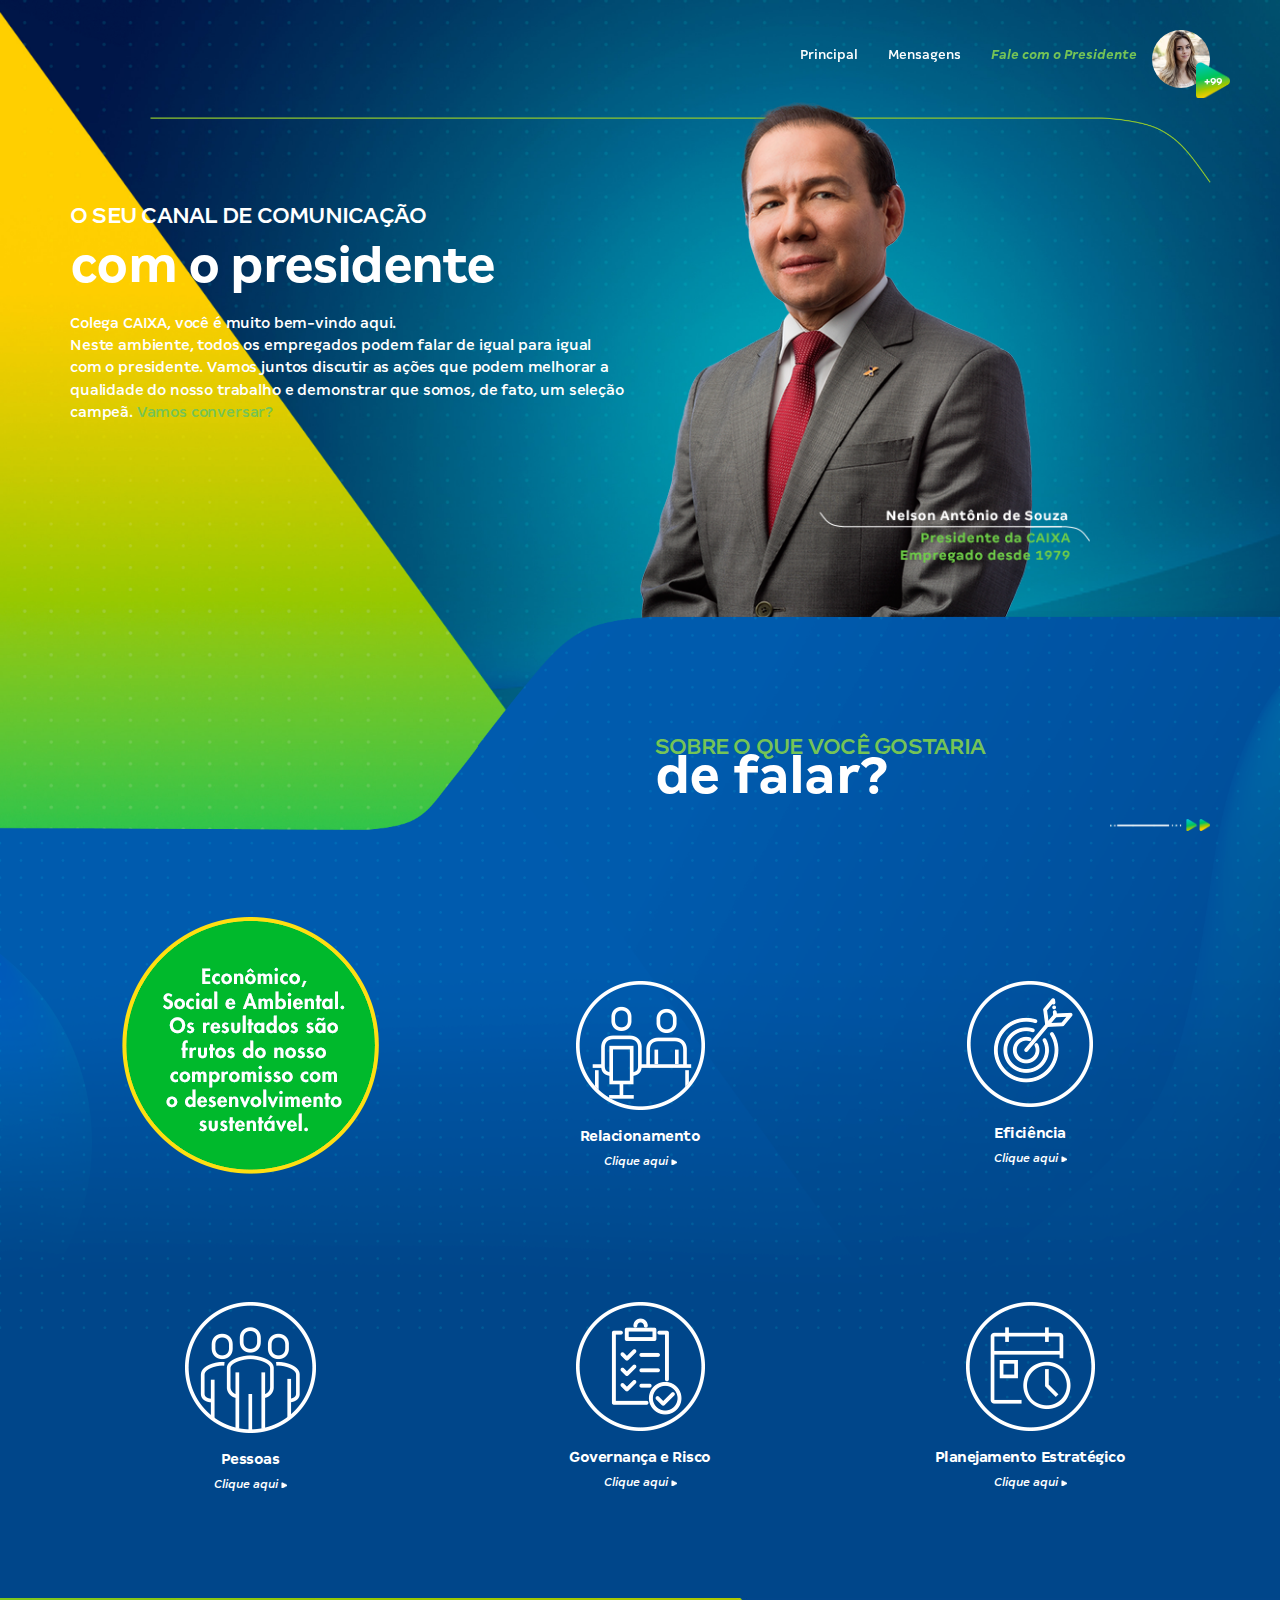
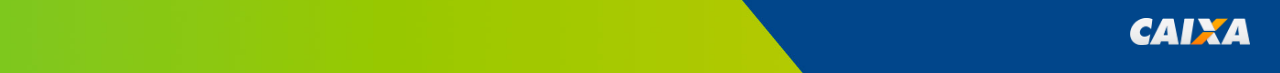
==== index.html @ 5275a97b "Carga inicial" ====
<!DOCTYPE html>
<html lang="pt-br">
    
    <head>
        <meta charset="utf-8">
        <meta http-equiv="X-UA-Compatible" content="IE=edge">
        <meta name="viewport" content="width=device-width, initial-scale=1.0, maximum-scale=1.0, user-scalable=no"/>
        <meta name="description" content="2ledger">
        <meta name="keywords" content="2ledger">
        <meta name="application-name" content="2ledger">
        <meta name="author" content="Thiago - thslopes.com.br">
        <link rel="shortcut icon" type="image/x-icon" href="assets/img/favicon.png">
        <title>Fale com o presidente</title>
        <link href="assets/css/bootstrap.min.css" rel="stylesheet">
        <link href="assets/css/animate.min.css" rel="stylesheet">
        <link href="assets/css/ionicons.min.css" rel="stylesheet">
        <link href="assets/css/theme.css" rel="stylesheet">
    </head>
    <body id="" data-spy="scroll" data-target=".navbar-fixed-top">
        <nav class="navbar navbar-fixed-top navbar-theme" role="navigation">
            <div class="container">
                <div class="navbar-header page-scroll">
                    <button type="button" class="navbar-toggle" data-toggle="collapse" data-target=".navbar-theme-collapse">
                        <span>Menu</span>
                    </button>
                    <div class="logo-theme">
                        <h1><a href="#">Fale com o presidente</a></h1>
                    </div>
                </div>
                
                <div class="collapse navbar-collapse navbar-theme-collapse">
                    <ul class="nav navbar-nav navbar-nav-theme">
                        <li>
                            <a class="" href="index.html">Principal</a>
                        </li>
                        <li>
                            <a class="" href="avaliacao.html">Mensagens</a>
                        </li>
                        <li>
                            <a class="text-green" href="#"><strong><em>Fale com o Presidente</em></strong></a>
                        </li>
                        <li>
                            <a href="#" class="user-info">
                                <img src="assets/img/fotos/user-001.jpg" class="img-circle">
                                <span class="alert-user">
                                +99
                            </span>
                            </a>
                        </li>
                    </ul>
                </div>
            </div>
        </nav>
        
        <div class="content-body" id="home">
            <div class="wrapper">
                <header class="main-header header-home">
                    <div class="header-txt">
                        <div class="container divisor-top">
                            <div class="row">
                                <div class="col-sm-6">
                                    <div class="">
                                        <h3><span class="text-uppercase">O seu canal de comunicação</span></h3>
                                        <h1 class="fontsize-xxl"><strong>com o presidente</strong></h1>
                                        <p class="mt-md">Colega CAIXA, você é muito bem-vindo aqui.<br>
                                                         Neste ambiente, todos os empregados podem falar de igual para igual com o presidente. Vamos juntos discutir as ações que podem melhorar a qualidade do nosso trabalho e demonstrar que somos, de fato, um seleção campeã.
                                            <a href="#" class="text-green">Vamos conversar?</a>
                                        </p>
                                    </div>
                                </div>
                                <div class="col-sm-4 pos-relative">
                                    <div class="header-img">
                                        <img src="assets/img/fotos/foto-presidente.png" class="img-adaptative">
                                    </div>
                                </div>
                            </div>
                        </div>
                    </div>
                </header>
                <div class="content-master">
                    <div class="content-base">
                        <div class="container">
                            <div class="row">
                                <div class="col-sm-offset-6 col-sm-6 col-xs-offset-2 col-xs-10">
                                    <h3><span class="text-uppercase text-green">Sobre o que você gostaria</span>
                                        <br><strong class="fontsize-xl">de falar?</strong>
                                        <h3>
                                            <p class="text-right">
                                                <img src="assets/img/icones/seta.png" class="img-adaptative" width="100">
                                            </p>
                                </div>
                            </div>
                            <div class="row mt-xl">
                                <div class="col-sm-4 text-center">
                                    <img src="assets/img/icones/resultados.png" class="img-adaptative">
                                </div>
                                <div class="col-sm-4 mt-xl text-white text-center">
                                    <a class="" href="#">
                                        <img src="assets/img/icones/relacionemento.png" class="img-adaptative">
                                        <h5 class="mt-md"><strong>Relacionamento</strong></h5>
                                        <small><em>Clique aqui</em>
                                            <img src="assets/img/icones/seta-w-xs.png" width="6"></small>
                                    </a>
                                </div>
                                <div class="col-sm-4 mt-xl text-white text-center">
                                    <a class="" href="#">
                                        <img src="assets/img/icones/eficiencia.png" class="img-adaptative">
                                        <h5 class="mt-md"><strong>Eficiência</strong></h5>
                                        <small><em>Clique aqui</em>
                                            <img src="assets/img/icones/seta-w-xs.png" width="6"></small>
                                    </a>
                                </div>
                            
                            </div>
                            <div class="row mt-xl">
                                <div class="col-sm-4 mt-xl text-white text-center">
                                    <a class="" href="#">
                                        <img src="assets/img/icones/pessoas.png" class="img-adaptative">
                                        <h5 class="mt-md"><strong>Pessoas</strong></h5>
                                        <small><em>Clique aqui</em>
                                            <img src="assets/img/icones/seta-w-xs.png" width="6"></small>
                                    </a>
                                </div>
                                <div class="col-sm-4 mt-xl text-white text-center">
                                    <a class="" href="#">
                                        <img src="assets/img/icones/gov-risco.png" class="img-adaptative">
                                        <h5 class="mt-md"><strong>Governança e Risco</strong></h5>
                                        <small><em>Clique aqui</em>
                                            <img src="assets/img/icones/seta-w-xs.png" width="6"></small>
                                    </a>
                                </div>
                                <div class="col-sm-4 mt-xl text-white text-center">
                                    <a class="" href="#">
                                        <img src="assets/img/icones/planejamento.png" class="img-adaptative">
                                        <h5 class="mt-md"><strong>Planejamento Estratégico</strong></h5>
                                        <small><em>Clique aqui</em>
                                            <img src="assets/img/icones/seta-w-xs.png" width="6"></small>
                                    </a>
                                </div>
                            
                            </div>
                        </div>
                    </div>
                </div>
            
            </div>
        </div>
        <footer class="footer home">
            <div class="container-fluid">
                <div class="col-xs-12">
                    <p><img src="assets/img/logos/caixa-sm-w.png" class="img-adaptative" width="120"></p>
                </div>
            </div>
        </footer>
        
        
        <script src="assets/js/jquery.js"></script>
        <script src="assets/js/jquery.easing.min.js"></script>
        <script src="assets/js/bootstrap.min.js"></script>
        <script src="assets/js/rellax.min.js"></script>
        <script src="assets/js/wow.min.js"></script>
        <script src="assets/js/theme.js"></script>
    </body>

</html>
---- assets/css/theme.css ----
html,body{min-height:100vh;-webkit-tap-highlight-color:rgba(0,0,0,0);text-rendering:optimizeLegibility;-webkit-font-smoothing:antialiased;-moz-osx-font-smoothing:grayscale;font-family:"margem",Verdana,"Helvetica Neue",Helvetica,Arial,sans-serif;line-height:1.15;color:#fff;font-weight:normal;font-size:100%;background-color:#014887;position:relative}@media (max-width:992px){html,body{font-size:95%}}@media (max-width:768px){html,body{font-size:93%}}a{color:#1383C4;text-decoration:none}a:hover,a:focus{color:#80ccfa;text-decoration:underline}a:focus{outline:5px auto -webkit-focus-ring-color;outline-offset:-2px}a.nounderline{text-decoration:none !important}p{font-size:1em;letter-spacing:-0.01rem;margin:0 0 .5em;line-height:1.4}h1,.h1,h2,.h2,h3,.h3,h4,.h4,h5,.h5,h6 .h6{font-family:"margem",Verdana,"Helvetica Neue",Helvetica,Arial,sans-serif;letter-spacing:-0.03em;margin:0 0 .25em 0;line-height:1.3em;font-weight:100}h1,.h1{font-size:3.375em;line-height:1.1em}h2,.h2{font-size:2.25em;line-height:1.2em}h3,.h3{font-size:1.563em;line-height:1.2em}h4,.h4{font-size:1.25em;line-height:1.3em}h5,.h5{font-size:1em;line-height:1.3em;font-weight:700}h6,.h6{font-size:1em;line-height:1.3em}small,.font_small{font-size:.8em}@font-face{font-family:'margem';src:url('../../assets/fonts/Margem-Light_Web.woff2') format('woff2'),url('../../assets/fonts/Margem-Light_Web.woff') format('woff');font-weight:100;font-style:normal}@font-face{font-family:'margem';src:url('../../assets/fonts/Margem-LightItalic_Web.woff2') format('woff2'),url('../../assets/fonts/Margem-LightItalic_Web.woff') format('woff');font-weight:100;font-style:italic}@font-face{font-family:'margem';src:url('../../assets/fonts/Margem-Medium_Web.woff2') format('woff2'),url('../../assets/fonts/Margem-Medium_Web.woff') format('woff');font-weight:100;font-style:normal}@font-face{font-family:'margem';src:url('../../assets/fonts/Margem-MediumItalic_Web.woff2') format('woff2'),url('../../assets/fonts/Margem-MediumItalic_Web.woff') format('woff');font-weight:normal;font-style:italic}@font-face{font-family:'margem';src:url('../../assets/fonts/Margem-Bold_Web.woff2') format('woff2'),url('../../assets/fonts/Margem-Bold_Web.woff') format('woff');font-weight:700;font-style:normal}@font-face{font-family:'margem';src:url('../../assets/fonts/Margem-BoldItalic_Web.woff2') format('woff2'),url('../../assets/fonts/Margem-BoldItalic_Web.woff') format('woff');font-weight:700;font-style:italic}.v-center{display:inline-block;vertical-align:middle;float:none}.font-first{font-family:"margem",Verdana,"Helvetica Neue",Helvetica,Arial,sans-serif !important}.font-first.h1,.font-first h1,.font-first.h2,.font-first h2,.font-first.h3,.font-first h3,.font-first.h4,.font-first h4,.font-first.h5,.font-first h5,.font-first.h6,.font-first h6{font-family:"margem",Verdana,"Helvetica Neue",Helvetica,Arial,sans-serif !important}.font-second{font-family:"margem",Verdana,"Helvetica Neue",Helvetica,Arial,sans-serif !important}.font-second.h1,.font-second h1,.font-second.h2,.font-second h2,.font-second.h3,.font-second h3,.font-second.h4,.font-second h4,.font-second.h5,.font-second h5,.font-second.h6,.font-second h6{font-family:"margem",Verdana,"Helvetica Neue",Helvetica,Arial,sans-serif !important}.font-third{font-family:"margem","comic sans",Helvetica,Arial,sans-serif !important;font-weight:100;letter-spacing:.01em}.font-third.h1,.font-third h1,.font-third.h2,.font-third h2,.font-third.h3,.font-third h3,.font-third.h4,.font-third h4,.font-third.h5,.font-third h5,.font-third.h6,.font-third h6{font-family:"margem","comic sans",Helvetica,Arial,sans-serif !important;font-weight:100;letter-spacing:.01em}.img-adaptative{max-width:100%;height:auto}.img-full{width:100%;height:auto !important}.fontsize-xs{font-size:.667em}.fontsize-sm{font-size:.8em}.fontsize-md{font-size:1em}.fontsize-mdplus{font-size:1.25em}.fontsize-lg{font-size:1.563em}.fontsize-xl{font-size:2.25em}.fontsize-xxl{font-size:3.375em}.divider-top{margin-top:1.5em;padding-top:1.5em;border-top:1px solid rgba(211,211,211,0.5)}.divider-right{margin-right:1.5em;padding-right:1.5em;border-right:1px solid rgba(211,211,211,0.5)}.divider-bottom{margin-bottom:1.5em;padding-bottom:1.5em;border-bottom:1px solid rgba(211,211,211,0.5)}.divider-left{margin-left:1.5em;padding-left:1.5em;border-left:1px solid rgba(211,211,211,0.5)}@media (max-width:992px){.divider-left,.divider-right{border:0 !important}}.text-default{color:#fff}.text-default.a{color:#fff}.text-default a{color:#fff}.text-white{color:#fff !important}.text-white.a{color:#fff !important}.text-white a{color:#fff !important}.text-red{color:#E35544 !important}.text-red.a{color:#E35544 !important}.text-red a{color:#E35544 !important}.text-yellow{color:#f39c12 !important}.text-yellow.a{color:#f39c12 !important}.text-yellow a{color:#f39c12 !important}.text-aqua{color:#00c0ef !important}.text-aqua.a{color:#00c0ef !important}.text-aqua a{color:#00c0ef !important}.text-blue{color:#005689 !important}.text-blue.a{color:#005689 !important}.text-blue a{color:#005689 !important}.text-dark-blue{color:#08456e !important}.text-dark-blue.a{color:#08456e !important}.text-dark-blue a{color:#08456e !important}.text-black{color:#fff !important}.text-black.a{color:#fff !important}.text-black a{color:#fff !important}.text-light-blue{color:#00AEC1 !important}.text-light-blue.a{color:#00AEC1 !important}.text-light-blue a{color:#00AEC1 !important}.text-light-blue-two{color:#3B5775 !important}.text-light-blue-two.a{color:#3B5775 !important}.text-light-blue-two a{color:#3B5775 !important}.text-green{color:#75c456 !important}.text-green.a{color:#75c456 !important}.text-green a{color:#75c456 !important}.text-navy{color:#001F3F !important}.text-navy.a{color:#001F3F !important}.text-navy a{color:#001F3F !important}.text-teal{color:#00AEC1 !important}.text-teal.a{color:#00AEC1 !important}.text-teal a{color:#00AEC1 !important}.text-black-teal{color:#008593 !important}.text-black-teal.a{color:#008593 !important}.text-black-teal a{color:#008593 !important}.text-olive{color:#3D9970 !important}.text-olive.a{color:#3D9970 !important}.text-olive a{color:#3D9970 !important}.text-lime{color:#01FF70 !important}.text-lime.a{color:#01FF70 !important}.text-lime a{color:#01FF70 !important}.text-orange{color:#FB6107 !important}.text-orange.a{color:#FB6107 !important}.text-orange a{color:#FB6107 !important}.text-fuchsia{color:#913E7E !important}.text-fuchsia.a{color:#913E7E !important}.text-fuchsia a{color:#913E7E !important}.text-purple{color:#452C9F !important}.text-purple.a{color:#452C9F !important}.text-purple a{color:#452C9F !important}.text-maroon{color:#85144B !important}.text-maroon.a{color:#85144B !important}.text-maroon a{color:#85144B !important}.text-light-gray{color:#f5f5f5 !important}.text-light-gray.a{color:#f5f5f5 !important}.text-light-gray a{color:#f5f5f5 !important}.text-gray{color:#8C8C8C !important}.text-gray.a{color:#8C8C8C !important}.text-gray a{color:#8C8C8C !important}.rol-vert{display:block;overflow:auto;overflow-x:hidden}.rol-hor{display:block;overflow:auto;overflow-y:hidden}.rol-hor-vert{display:block;overflow:auto}.overflow-hide{overflow:hidden}.width-grid-auto{width:auto}.width-grid-1{width:4em}.width-grid-2{width:9em}.width-grid-3{width:14em}.width-grid-4{width:19em}.width-grid-5{width:24em}.width-grid-6{width:29em}.width-grid-7{width:34em}.width-grid-8{width:39em}.width-grid-9{width:44em}.width-grid-10{width:49em}.width-grid-11{width:54em}.width-grid-12{width:59em}.height-grid-auto{height:auto}.height-grid-1{height:4em}.height-grid-2{height:9em}.height-grid-3{height:14em}.height-grid-4{height:19em}.height-grid-5{height:24em}.height-grid-6{height:29em}.height-grid-7{height:34em}.height-grid-8{height:39em}.height-grid-9{height:44em}.height-grid-10{height:49em}.height-grid-11{height:54em}.height-grid-12{height:59em}.cursor-default:hover{cursor:default}.cursor-pointer:hover{cursor:pointer}.cursor-help:hover{cursor:help}.cursor-text:hover{cursor:text}.cursor-move:hover{cursor:move}.cursor-wait:hover{cursor:wait}.cursor-progress:hover{cursor:progress}.cursor-crosshair:hover{cursor:crosshair}.pos-absolute{position:absolute}.pos-relative{position:relative}.pos-fixed{position:fixed}input[type=checkbox],input[type=radio]{margin:0;line-height:normal}.checkbox label,.radio label{margin-bottom:0;font-weight:200}.text-shadowned{text-shadow:0 .125em .375em rgba(0,0,0,0.86)}.full-sizes{width:100%;height:100%}.full-height{height:100%}.half-height{height:50%}.font-thin{font-weight:100 !important}.font-regular{font-weight:normal !important}.font-bold{font-weight:700 !important}.link-nodecoration{text-decoration:none !important}.link-nodecoration+a{text-decoration:none !important}.link-nodecoration+a:hover{text-decoration:none !important}.rouded-image-md{position:relative;width:8em;height:8em;overflow:hidden;border-radius:50%;border:1px solid #ddd;box-shadow:0 2px 2px 0 rgba(0,0,0,0.14),0 3px 1px -2px rgba(0,0,0,0.2),0 1px 5px 0 rgba(0,0,0,0.12)}.rouded-image-md img{width:100%;height:auto}.rouded-image-sm{position:relative;width:5em;height:5em;overflow:hidden;border-radius:50%;border:1px solid #ddd;box-shadow:0 2px 2px 0 rgba(0,0,0,0.14),0 3px 1px -2px rgba(0,0,0,0.2),0 1px 5px 0 rgba(0,0,0,0.12)}.rouded-image-sm img{width:100%;height:auto}.rouded-image-xs{position:relative;width:2.5em;height:2.5em;overflow:hidden;border-radius:50%;border:1px solid #ddd;box-shadow:0 2px 2px 0 rgba(0,0,0,0.14),0 3px 1px -2px rgba(0,0,0,0.2),0 1px 5px 0 rgba(0,0,0,0.12)}.rouded-image-xs img{width:100%;height:auto}.back-dark{background-color:#fff}.back-white{background-color:#fff !important}.back-red{background-color:#E35544 !important}.back-yellow{background-color:#f39c12 !important}.back-aqua{background-color:#00c0ef !important}.back-blue{background-color:#005689 !important}.back-dark-blue{background-color:#08456e !important}.back-black{background-color:#222 !important}.back-light-blue{background-color:#2F94DE !important}.back-light-blue-two{background-color:#3B5775 !important}.back-green{background-color:#75c456 !important}.back-navy{background-color:#001F3F !important}.back-teal{background-color:#00AEC1 !important}.back-black-teal{background-color:#008593 !important}.back-olive{background-color:#3D9970 !important}.back-lime{background-color:#01FF70 !important}.back-orange{background-color:#FB6107 !important}.back-fuchsia{background-color:#913E7E !important}.back-purple{background-color:#452C9F !important}.back-maroon{background-color:#85144B !important}.back-light-gray{background-color:#f5f5f5 !important}.back-gray{background-color:#8C8C8C !important}.clip-left-sm{clip-path:polygon(0 0, 100% 0, 100% 100%, 0 calc(90%))}.clip-right-sm{clip-path:polygon(0 0, 100% 0, 100% calc(90%), 0 100%)}.clip-top-right-sm{clip-path:polygon(0 0, 100% calc(5%), 100% 100%, 0 100%)}.clip-top-left-sm{clip-path:polygon(0 calc(5%), 100% 0, 100% 100%, 0 100%)}.grafico-md{max-width:23em;width:100%}.spacer-sm{margin:1em 0;padding:1em 0}.spacer-md{margin:3em 0;padding:3em 0}.spacer-lg{margin:5em 0;padding:5em 0}.hidden{display:none !important}@media (max-width:480px){.hidden-xs{display:none !important}}@media (max-width:768px){.hidden-sm{display:none !important}}@media (max-width:992px){.hidden-md{display:none !important}}@media (max-width:1200px){.hidden-lg{display:none !important}}.search-mark{background-color:#ffcf82}.vertical-center{position:absolute;top:50%;left:50%;transform:translate(-50%, -50%)}.diamond{position:relative;height:5em;width:5em;text-align:center;margin:0 auto}.diamond:before{position:absolute;content:'';top:-35%;left:0;height:100%;width:100%;transform:rotateX(45deg) rotateZ(45deg);border:1px solid #fff}.special-striper-gray{background-color:#f5f5f5;margin:2em 0;padding:2em 0}.mt-0{margin-top:0}.mt-xs{margin-top:.25em}.mt-sm{margin-top:.5em}.mt-md{margin-top:1em}.mt-lg{margin-top:2em}.mt-xl{margin-top:4em}.mr-0{margin-right:0}.mr-xs{margin-right:.25em}.mr-sm{margin-right:.5em}.mr-md{margin-right:1em}.mr-lg{margin-right:2em}.mr-xl{margin-right:4em}.mb-0{margin-bottom:0}.mb-xs{margin-bottom:.25em}.mb-sm{margin-bottom:.5em}.mb-md{margin-bottom:1em}.mb-lg{margin-bottom:2em}.mb-xl{margin-bottom:4em}.ml-0{margin-left:0}.ml-xs{margin-left:.25em}.ml-sm{margin-left:.5em}.ml-md{margin-left:1em}.ml-lg{margin-left:2em}.ml-xl{margin-left:4em}.pt-0{padding-top:0}.pt-xs{padding-top:.25em}.pt-sm{padding-top:.5em}.pt-md{padding-top:1em}.pt-lg{padding-top:2em}.pt-xl{padding-top:4em}.pr-0{padding-right:0}.pr-xs{padding-right:.25em}.pr-sm{padding-right:.5em}.pr-md{padding-right:1em}.pr-lg{padding-right:2em}.pr-xl{padding-right:4em}.pb-0{padding-bottom:0}.pb-xs{padding-bottom:.25em}.pb-sm{padding-bottom:.5em}.pb-md{padding-bottom:1em}.pb-lg{padding-bottom:2em}.pb-xl{padding-bottom:4em}.pl-0{padding-left:0}.pl-xs{padding-left:.25em}.pl-sm{padding-left:.5em}.pl-md{padding-left:1em}.pl-lg{padding-left:2em}.pl-xl{padding-left:4em}@media (max-width:767px){.mt-0-sm{margin-top:0}.mt-xs-sm{margin-top:.25em}.mt-sm-sm{margin-top:.5em}.mt-md-sm{margin-top:1em}.mt-lg-sm{margin-top:2em}.mt-xl-sm{margin-top:4em}.mr-0-sm{margin-right:0}.mr-xs-sm{margin-right:.25em}.mr-sm-sm{margin-right:.5em}.mr-md-sm{margin-right:1em}.mr-lg-sm{margin-right:2em}.mr-xl-sm{margin-right:4em}.mb-0-sm{margin-bottom:0}.mb-xs-sm{margin-bottom:.25em}.mb-sm-sm{margin-bottom:.5em}.mb-md-sm{margin-bottom:1em}.mb-lg-sm{margin-bottom:2em}.mb-xl-sm{margin-bottom:4em}.ml-0-sm{margin-left:0}.ml-xs-sm{margin-left:.25em}.ml-sm-sm{margin-left:.5em}.ml-md-sm{margin-left:1em}.ml-lg-sm{margin-left:2em}.ml-xl-sm{margin-left:4em}.pt-0-sm{padding-top:0}.pt-xs-sm{padding-top:.25em}.pt-sm-sm{padding-top:.5em}.pt-md-sm{padding-top:1em}.pt-lg-sm{padding-top:2em}.pt-xl-sm{padding-top:4em}.pr-0-sm{padding-right:0}.pr-xs-sm{padding-right:.25em}.pr-sm-sm{padding-right:.5em}.pr-md-sm{padding-right:1em}.pr-lg-sm{padding-right:2em}.pr-xl-sm{padding-right:4em}.pb-0-sm{padding-bottom:0}.pb-xs-sm{padding-bottom:.25em}.pb-sm-sm{padding-bottom:.5em}.pb-md-sm{padding-bottom:1em}.pb-lg-sm{padding-bottom:2em}.pb-xl-sm{padding-bottom:4em}.pl-0-sm{padding-left:0}.pl-xs-sm{padding-left:.25em}.pl-sm-sm{padding-left:.5em}.pl-md-sm{padding-left:1em}.pl-lg-sm{padding-left:2em}.pl-xl-sm{padding-left:4em}}@media (max-width:991px){.mt-0-md{margin-top:0}.mt-xs-md{margin-top:.25em}.mt-sm-md{margin-top:.5em}.mt-md-md{margin-top:1em}.mt-lg-md{margin-top:2em}.mt-xl-md{margin-top:4em}.mr-0-md{margin-right:0}.mr-xs-md{margin-right:.25em}.mr-sm-md{margin-right:.5em}.mr-md-md{margin-right:1em}.mr-lg-md{margin-right:2em}.mr-xl-md{margin-right:4em}.mb-0-md{margin-bottom:0}.mb-xs-md{margin-bottom:.25em}.mb-sm-md{margin-bottom:.5em}.mb-md-md{margin-bottom:1em}.mb-lg-md{margin-bottom:2em}.mb-xl-md{margin-bottom:4em}.ml-0-md{margin-left:0}.ml-xs-md{margin-left:.25em}.ml-sm-md{margin-left:.5em}.ml-md-md{margin-left:1em}.ml-lg-md{margin-left:2em}.ml-xl-md{margin-left:4em}.pt-0-md{padding-top:0}.pt-xs-md{padding-top:.25em}.pt-sm-md{padding-top:.5em}.pt-md-md{padding-top:1em}.pt-lg-md{padding-top:2em}.pt-xl-md{padding-top:4em}.pr-0-md{padding-right:0}.pr-xs-md{padding-right:.25em}.pr-sm-md{padding-right:.5em}.pr-md-md{padding-right:1em}.pr-lg-md{padding-right:2em}.pr-xl-md{padding-right:4em}.pb-0-md{padding-bottom:0}.pb-xs-md{padding-bottom:.25em}.pb-sm-md{padding-bottom:.5em}.pb-md-md{padding-bottom:1em}.pb-lg-md{padding-bottom:2em}.pb-xl-md{padding-bottom:4em}.pl-0-md{padding-left:0}.pl-xs-md{padding-left:.25em}.pl-sm-md{padding-left:.5em}.pl-md-md{padding-left:1em}.pl-lg-md{padding-left:2em}.pl-xl-md{padding-left:4em}}@media (max-width:1199px){.mt-0-lg{margin-top:0}.mt-xs-lg{margin-top:.25em}.mt-sm-lg{margin-top:.5em}.mt-md-lg{margin-top:1em}.mt-lg-lg{margin-top:2em}.mt-xl-lg{margin-top:4em}.mr-0-lg{margin-right:0}.mr-xs-lg{margin-right:.25em}.mr-sm-lg{margin-right:.5em}.mr-md-lg{margin-right:1em}.mr-lg-lg{margin-right:2em}.mr-xl-lg{margin-right:4em}.mb-0-lg{margin-bottom:0}.mb-xs-lg{margin-bottom:.25em}.mb-sm-lg{margin-bottom:.5em}.mb-md-lg{margin-bottom:1em}.mb-lg-lg{margin-bottom:2em}.mb-xl-lg{margin-bottom:4em}.ml-0-lg{margin-left:0}.ml-xs-lg{margin-left:.25em}.ml-sm-lg{margin-left:.5em}.ml-md-lg{margin-left:1em}.ml-lg-lg{margin-left:2em}.ml-xl-lg{margin-left:4em}.pt-0-lg{padding-top:0}.pt-xs-lg{padding-top:.25em}.pt-sm-lg{padding-top:.5em}.pt-md-lg{padding-top:1em}.pt-lg-lg{padding-top:2em}.pt-xl-lg{padding-top:4em}.pr-0-lg{padding-right:0}.pr-xs-lg{padding-right:.25em}.pr-sm-lg{padding-right:.5em}.pr-md-lg{padding-right:1em}.pr-lg-lg{padding-right:2em}.pr-xl-lg{padding-right:4em}.pb-0-lg{padding-bottom:0}.pb-xs-lg{padding-bottom:.25em}.pb-sm-lg{padding-bottom:.5em}.pb-md-lg{padding-bottom:1em}.pb-lg-lg{padding-bottom:2em}.pb-xl-lg{padding-bottom:4em}.pl-0-lg{padding-left:0}.pl-xs-lg{padding-left:.25em}.pl-sm-lg{padding-left:.5em}.pl-md-lg{padding-left:1em}.pl-lg-lg{padding-left:2em}.pl-xl-lg{padding-left:4em}}.mc{margin-left:auto;margin-right:auto}.mt-0{margin-top:0 !important}.mr-0{margin-right:0 !important}.mb-0{margin-bottom:0 !important}.ml-0{margin-left:0 !important}.pt-0{padding-top:0 !important}.pr-0{padding-right:0 !important}.pb-0{padding-bottom:0 !important}.pl-0{padding-left:0 !important}.m-all{margin:1em}.p-all{padding:1em}.ml-neg-md{margin-left:-1em}.pd-0{padding:0 !important}.mg-0{margin:0 !important}#home{background:url("../../assets/img/backgrounds/bck-base-001.jpg") top left no-repeat #014887;background-size:cover;margin:0;padding:0 0 60px 0;min-height:100vh}@media (max-width:768px){#home{background:url("../../assets/img/backgrounds/bck-base-001.jpg") top right no-repeat #014887}}.wrapper{overflow:hidden}.main-header{padding-top:200px;position:relative;width:100%}.main-header .divisor-top{position:relative}.main-header .divisor-top::before{content:"";background:url("../../assets/img/structure/navbar-basebottom.png") bottom right no-repeat transparent;background-size:contain;width:1141px;height:65px;margin:20px auto;position:absolute;top:-70px;right:50%;left:50%;transform:translate(-50%, -50%)}@media (max-width:768px){.main-header .divisor-top::before{display:none}}.main-header .header-img{position:absolute;top:-100px;left:0;width:450px}@media (max-width:768px){.main-header .header-img{top:0}}@media (max-width:768px){.main-header{padding-top:80px}}.content-master{margin-top:179px;position:relative;width:100%}.content-master .content-base{min-height:100vh;width:100%;background:url("../../assets/img/structure/content-basebottom.png") top center no-repeat transparent;background-size:100%;padding:120px 0 120px 0}@media (max-width:992px){.content-master .content-base{background-size:cover}}@media (max-width:992px){.content-master{margin-top:149px}}@media (max-width:768px){.content-master{margin-top:349px}}.footer{width:100%;position:absolute;bottom:0;left:0}.footer.home{text-align:right;background:url("../../assets/img/structure/footer-basebottom.jpg") bottom left no-repeat transparent;background-size:cover;padding:20px 0}.footer.internal-a{background:url("../../assets/img/structure/footer-basebottom-internal-001.png") top left no-repeat transparent;background-size:cover;padding:20px 0;min-height:130px}.navbar-theme{-webkit-transition:background .5s ease-in-out,padding .5s ease-in-out;-moz-transition:background .5s ease-in-out,padding .5s ease-in-out;transition:background .5s ease-in-out,padding .5s ease-in-out}@media (min-width:767px){.navbar-theme{-webkit-transition:background .5s ease-in-out,padding .5s ease-in-out;-moz-transition:background .5s ease-in-out,padding .5s ease-in-out;transition:background .5s ease-in-out,padding .5s ease-in-out}}.navbar-theme .logo-theme h1{margin:18px 0 0 0;padding:0}@media (max-width:768px){.navbar-theme .logo-theme h1{margin:0}}.navbar-theme .logo-theme h1 a{display:none;width:150px;background:url("../../assets/img/logos/caixa-sm-w.png") no-repeat left top;text-indent:-90000px;background-size:contain}@media (max-width:768px){.navbar-theme .logo-theme h1 a{width:110px;height:36px;background-size:100%}}.navbar-theme .navbar-theme-collapse{float:right}@media (max-width:767px){.navbar-theme .navbar-theme-collapse{float:none}}.navbar-theme .navbar-toggle{font-size:13px;font-weight:700;color:#fff;border:none;border-left:1px solid #fff;background-color:transparent;border-radius:0;margin-top:10px}@media (max-width:992px){.navbar-theme .navbar-toggle{margin:0}}.navbar-theme.navbar-fixed-top{border:0}.navbar-theme .nav .open>a,.navbar-theme .nav .open>a:focus,.navbar-theme .nav .open>a:hover{background:transparent}.navbar-theme .open{background-color:rgba(255,255,255,0.2);border-radius:8px 8px 0 0;-moz-border-radius:8px 8px 0 0;-webkit-border-radius:8px 8px 0 0;border:none;border-bottom:0}.navbar-theme .open .dropdown-menu{background-color:rgba(255,255,255,0.2);border-radius:0 0 8px 8px;-moz-border-radius:0 0 8px 8px;-webkit-border-radius:0 0 8px 8px;border:none;border-top:0;margin:0}.navbar-theme .open .dropdown-menu a{color:#fff}.navbar-theme .open .dropdown-menu a:hover{background-color:rgba(255,255,255,0.2)}.top-nav-collapse .open{background-color:transparent}.top-nav-collapse .open .dropdown-menu{margin-top:10px}.top-nav-collapse .open .dropdown-menu a:hover{background-color:rgba(0,0,0,0.9)}.navbar-nav-theme{margin-top:10px}.navbar-nav-theme>li>a{color:#fff;font-size:14px;font-weight:normal}.navbar-nav-theme>li>a:hover,.navbar-nav-theme>li>a:focus{background-color:transparent}@media (max-width:995px){.navbar-nav-theme>li>a{text-align:center}}.navbar-nav-theme>li .login{color:#fff;background-color:transparent;border:2px solid #fff;border-radius:5px;padding:8px;margin-top:6px}.navbar-nav-theme>li .btn-experimente{background-color:#2F94DE}.navbar-nav-theme>li .btn-experimente:hover{background-color:#104064;color:#fff}.navbar-nav-theme .user-info{position:relative;padding:0}.navbar-nav-theme .user-info .img-circle{width:58px}.navbar-nav-theme .user-info .alert-user{width:34px;height:36px;position:absolute;bottom:-10px;right:-20px;color:#fff;font-size:.8em;font-weight:700;background:url("../../assets/img/icones/alert-user.png") top left no-repeat transparent;background-size:cover;text-align:center;padding:10px 0}.navbar-nav-theme .user-info .alert-user a{color:#fff}@media (max-width:992px){.navbar-nav-theme .user-info .alert-user{left:50%}}.navbar-theme{padding:20px 20px;background:transparent;border:0}@media (max-width:768px){.navbar-theme{padding:10px 20px;background-color:#0e2232}}.top-nav-collapse{padding:16px 20px !important;background-color:rgba(8,16,25,0.9)}@media (max-width:768px){.top-nav-collapse{padding:10px 20px;background-color:rgba(8,16,25,0.9)}}.top-nav-collapse::after{display:none}.btn,button{font-weight:700;border-radius:.3em}.btn-primary{background-color:#005689}.btn-success{background-color:#229D59}.btn-info{background-color:#00AEC1}.btn-warning{background-color:#FB6107}.btn-danger{background-color:#E35544}.btn-round{border-radius:2em;padding:.5em 1.5em}.btn-round-sm{border-radius:1.9em}.btn-round-xs{border-radius:.7em;padding-left:.5em;padding-right:10px}.btn-round-lg{border-radius:1.8em}.btn-circle{width:2em;height:2em;text-align:center;padding:.1em 0;font-size:1em;line-height:1.42857143;border-radius:1em}.btn-circle.btn-lg{width:3.125em;height:3.125em;padding:.85em 1em;font-size:1.25em;line-height:1.33;border-radius:1.563em}.btn-circle.btn-xl{width:4.375em;height:4.375em;padding:.625em 1em;font-size:1.563em;line-height:1.33;border-radius:10em}.btn.outline{background:none !important}.btn-white.outline{border:2px solid #fff;color:#fff;box-shadow:none}.btn-white.outline:hover,.btn-white.outline:focus,.btn-white.outline:active,.btn-white.outline.active{border-color:#e0e0e0;color:#e0e0e0;box-shadow:none}.btn-primary.outline{border:2px solid #005689;color:#005689;box-shadow:none}.btn-primary.outline:hover,.btn-primary.outline:focus,.btn-primary.outline:active,.btn-primary.outline.active{border-color:#00304c;color:#00304c;box-shadow:none}.btn-default.outline{border:2px solid #8C8C8C;color:#8C8C8C;box-shadow:none}.btn-default.outline:hover,.btn-default.outline:focus,.btn-default.outline:active,.btn-default.outline.active{border-color:#6d6d6d;color:#6d6d6d;box-shadow:none}.btn-success.outline{border:2px solid #229D59;color:#229D59;box-shadow:none}.btn-success.outline:hover,.btn-success.outline:focus,.btn-success.outline:active,.btn-success.outline.active{border-color:#176b3c;color:#176b3c;box-shadow:none}.btn-info.outline{border:2px solid #00AEC1;color:#00AEC1;box-shadow:none}.btn-info.outline:hover,.btn-info.outline:focus,.btn-info.outline:active,.btn-info.outline.active{border-color:#007784;color:#007784;box-shadow:none}.btn-warning.outline{border:2px solid #FB6107;color:#FB6107;box-shadow:none}.btn-warning.outline:hover,.btn-warning.outline:focus,.btn-warning.outline:active,.btn-warning.outline.active{border-color:#c24903;color:#c24903;box-shadow:none}.btn-danger.outline{border:2px solid #E35544;color:#E35544;box-shadow:none}.btn-danger.outline:hover,.btn-danger.outline:focus,.btn-danger.outline:active,.btn-danger.outline.active{border-color:#cb311e;color:#cb311e;box-shadow:none}.theme-alert{display:none;width:450px;position:fixed;bottom:2em;left:2em;background-color:rgba(0,0,0,0.98);color:#fff;border-radius:.25em;box-shadow:0 1px 2px rgba(0,0,0,0.6);z-index:100}.theme-alert .theme-alert-close{position:absolute;top:.5em;right:.5em}.theme-alert .theme-alert-close .btn-link{padding:.25em;color:#fff}.theme-alert .theme-alert-close .btn-link:hover{text-decoration:none;color:#fff}.theme-alert .description{padding:1em 2em 1em 1em;position:relative}.theme-alert a{color:#fff}.theme-alert a:hover{color:#fff}.theme-alert .dest-image{padding-top:100%;margin:0}@media (max-width:768px){.theme-alert{display:none;bottom:4em;left:0;width:100%}}#internals{background:url("../../assets/img/backgrounds/bck-base-internals-001.jpg") top left no-repeat #014887;background-size:cover;margin:0;padding:0 0 180px 0;min-height:100vh}#internals .wrapper{position:relative}.progress{transform:skew(-20deg, 0deg);border-radius:0;border:0;height:12px;margin-bottom:4px}.progress .progress-bar{box-shadow:none;background:#4fc0aa;background:-moz-linear-gradient(left, #4fc0aa 0, #a3ce3c 100%);background:-webkit-linear-gradient(left, #4fc0aa 0, #a3ce3c 100%);background:linear-gradient(to right, #4fc0aa 0, #a3ce3c 100%);filter:progid:DXImageTransform.Microsoft.gradient(startColorstr='#4fc0aa', endColorstr='#a3ce3c', GradientType=1)}.circle .percentual{font-size:.667em}.circle .circles-text{left:70px !important}
/*# sourceMappingURL=theme.css.map */
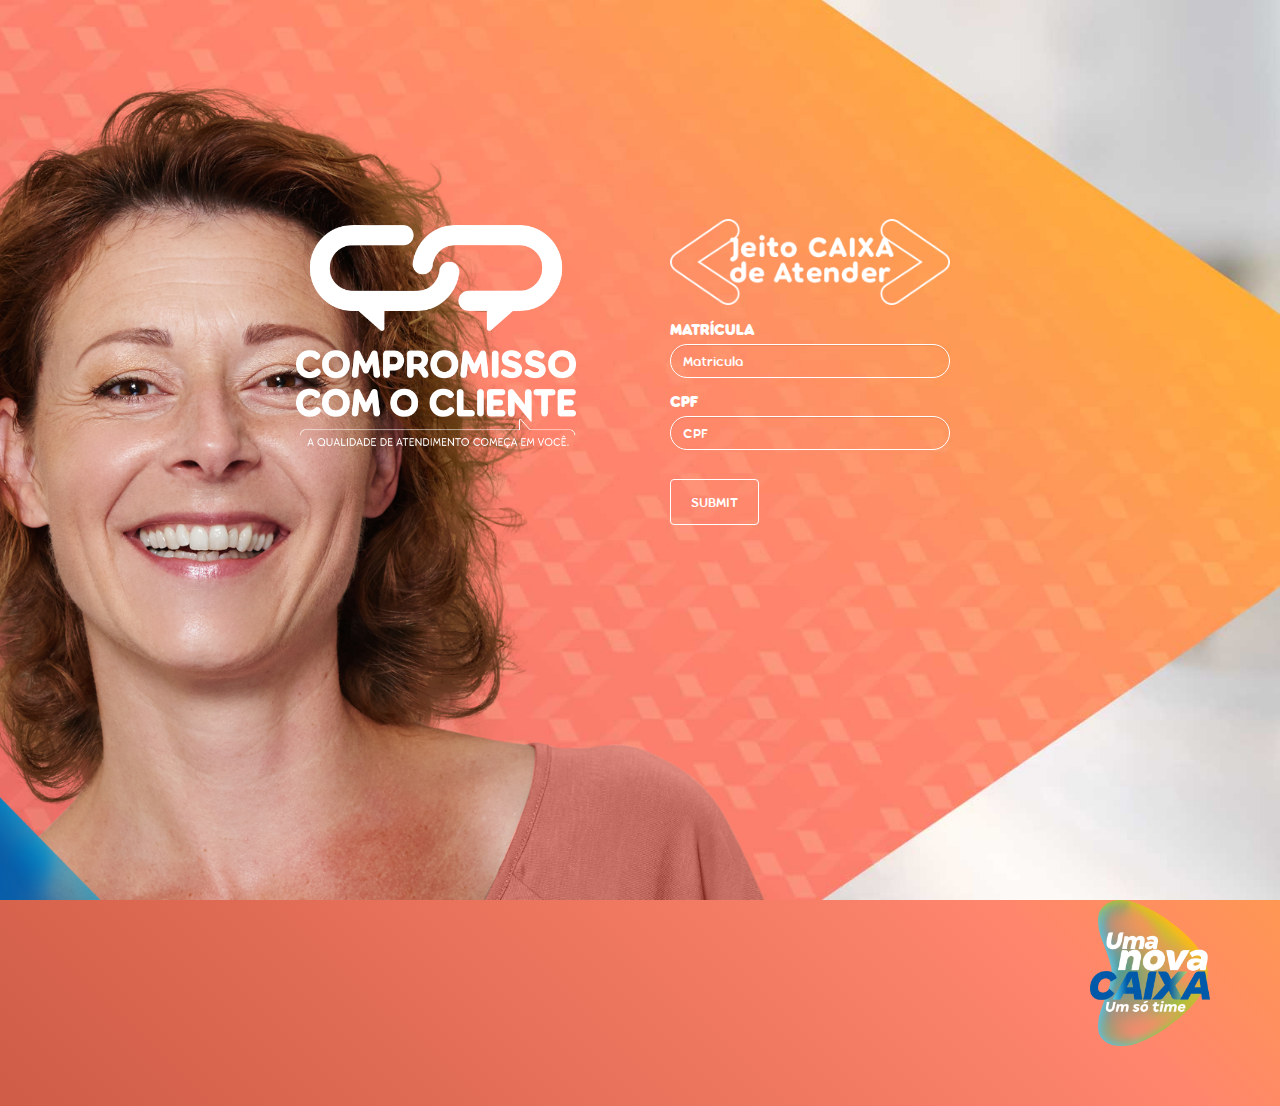
==== commit bbbb09c1: "Jeito caixa" ====
--- a/index.html
+++ b/index.html
@@ -5,153 +5,64 @@
         <meta charset="utf-8">
         <meta http-equiv="X-UA-Compatible" content="IE=edge">
         <meta name="viewport" content="width=device-width, initial-scale=1.0, maximum-scale=1.0, user-scalable=no"/>
-        <meta name="description" content="2ledger">
-        <meta name="keywords" content="2ledger">
-        <meta name="application-name" content="2ledger">
+        <meta name="description" content="Caixa">
+        <meta name="keywords" content="Caixa">
+        <meta name="application-name" content="Caixa">
         <meta name="author" content="Thiago - thslopes.com.br">
         <link rel="shortcut icon" type="image/x-icon" href="assets/img/favicon.png">
-        <title>Fale com o presidente</title>
+        <title>Jeito Caixa de atender</title>
         <link href="assets/css/bootstrap.min.css" rel="stylesheet">
         <link href="assets/css/animate.min.css" rel="stylesheet">
         <link href="assets/css/ionicons.min.css" rel="stylesheet">
         <link href="assets/css/theme.css" rel="stylesheet">
     </head>
     <body id="" data-spy="scroll" data-target=".navbar-fixed-top">
-        <nav class="navbar navbar-fixed-top navbar-theme" role="navigation">
-            <div class="container">
-                <div class="navbar-header page-scroll">
-                    <button type="button" class="navbar-toggle" data-toggle="collapse" data-target=".navbar-theme-collapse">
-                        <span>Menu</span>
-                    </button>
-                    <div class="logo-theme">
-                        <h1><a href="#">Fale com o presidente</a></h1>
-                    </div>
-                </div>
-                
-                <div class="collapse navbar-collapse navbar-theme-collapse">
-                    <ul class="nav navbar-nav navbar-nav-theme">
-                        <li>
-                            <a class="" href="index.html">Principal</a>
-                        </li>
-                        <li>
-                            <a class="" href="avaliacao.html">Mensagens</a>
-                        </li>
-                        <li>
-                            <a class="text-green" href="#"><strong><em>Fale com o Presidente</em></strong></a>
-                        </li>
-                        <li>
-                            <a href="#" class="user-info">
-                                <img src="assets/img/fotos/user-001.jpg" class="img-circle">
-                                <span class="alert-user">
-                                +99
-                            </span>
-                            </a>
-                        </li>
-                    </ul>
-                </div>
-            </div>
-        </nav>
         
         <div class="content-body" id="home">
             <div class="wrapper">
-                <header class="main-header header-home">
-                    <div class="header-txt">
-                        <div class="container divisor-top">
-                            <div class="row">
-                                <div class="col-sm-6">
-                                    <div class="">
-                                        <h3><span class="text-uppercase">O seu canal de comunicação</span></h3>
-                                        <h1 class="fontsize-xxl"><strong>com o presidente</strong></h1>
-                                        <p class="mt-md">Colega CAIXA, você é muito bem-vindo aqui.<br>
-                                                         Neste ambiente, todos os empregados podem falar de igual para igual com o presidente. Vamos juntos discutir as ações que podem melhorar a qualidade do nosso trabalho e demonstrar que somos, de fato, um seleção campeã.
-                                            <a href="#" class="text-green">Vamos conversar?</a>
-                                        </p>
+                <div class="img-big pos-relative">
+                    <div class="img-big-content">
+                        <img src="assets/img/fotos/woman-big-01.png" class="img-adaptative wow fadeInLeft" data-wow-duration="0" data-wow-delay=".5s" >
+                    </div>
+                    <img src="assets/img/outros/triangle-blue-1.png" class="img-adaptative pos-absolute" style="bottom:0; left:0">
+                    
+                    <img src="assets/img/logos/logo-compromisso.png" class="img-adaptative logo-compromisso wow fadeInLeft" data-wow-duration="1" data-wow-delay="1.5s"  width="280">
+                    
+                </div>
+                
+                <div class="content-master" id="">
+                    <div class="content-master-inner wow animated fadeInUp">
+                        <div class="form-login">
+                            <img src="assets/img/logos/logo-jeito.png" class="img-adaptative wow fadeInUp" data-wow-duration="0" data-wow-delay=".5s" width="280">
+                            <div class="mt-md wow fadeInUp" data-wow-delay="0.8s">
+                                <form>
+                                    <div class="form-group white">
+                                        <label for="exampleInputEmail1">matrícula</label>
+                                        <input type="email" class="form-control" id="exampleInputEmail1" placeholder="Matricula">
                                     </div>
-                                </div>
-                                <div class="col-sm-4 pos-relative">
-                                    <div class="header-img">
-                                        <img src="assets/img/fotos/foto-presidente.png" class="img-adaptative">
+                                    <div class="form-group white">
+                                        <label for="exampleInputPassword1">CPF</label>
+                                        <input type="password" class="form-control" id="exampleInputPassword1" placeholder="CPF">
                                     </div>
-                                </div>
-                            </div>
-                        </div>
-                    </div>
-                </header>
-                <div class="content-master">
-                    <div class="content-base">
-                        <div class="container">
-                            <div class="row">
-                                <div class="col-sm-offset-6 col-sm-6 col-xs-offset-2 col-xs-10">
-                                    <h3><span class="text-uppercase text-green">Sobre o que você gostaria</span>
-                                        <br><strong class="fontsize-xl">de falar?</strong>
-                                        <h3>
-                                            <p class="text-right">
-                                                <img src="assets/img/icones/seta.png" class="img-adaptative" width="100">
-                                            </p>
-                                </div>
-                            </div>
-                            <div class="row mt-xl">
-                                <div class="col-sm-4 text-center">
-                                    <img src="assets/img/icones/resultados.png" class="img-adaptative">
-                                </div>
-                                <div class="col-sm-4 mt-xl text-white text-center">
-                                    <a class="" href="#">
-                                        <img src="assets/img/icones/relacionemento.png" class="img-adaptative">
-                                        <h5 class="mt-md"><strong>Relacionamento</strong></h5>
-                                        <small><em>Clique aqui</em>
-                                            <img src="assets/img/icones/seta-w-xs.png" width="6"></small>
-                                    </a>
-                                </div>
-                                <div class="col-sm-4 mt-xl text-white text-center">
-                                    <a class="" href="#">
-                                        <img src="assets/img/icones/eficiencia.png" class="img-adaptative">
-                                        <h5 class="mt-md"><strong>Eficiência</strong></h5>
-                                        <small><em>Clique aqui</em>
-                                            <img src="assets/img/icones/seta-w-xs.png" width="6"></small>
-                                    </a>
-                                </div>
-                            
-                            </div>
-                            <div class="row mt-xl">
-                                <div class="col-sm-4 mt-xl text-white text-center">
-                                    <a class="" href="#">
-                                        <img src="assets/img/icones/pessoas.png" class="img-adaptative">
-                                        <h5 class="mt-md"><strong>Pessoas</strong></h5>
-                                        <small><em>Clique aqui</em>
-                                            <img src="assets/img/icones/seta-w-xs.png" width="6"></small>
-                                    </a>
-                                </div>
-                                <div class="col-sm-4 mt-xl text-white text-center">
-                                    <a class="" href="#">
-                                        <img src="assets/img/icones/gov-risco.png" class="img-adaptative">
-                                        <h5 class="mt-md"><strong>Governança e Risco</strong></h5>
-                                        <small><em>Clique aqui</em>
-                                            <img src="assets/img/icones/seta-w-xs.png" width="6"></small>
-                                    </a>
-                                </div>
-                                <div class="col-sm-4 mt-xl text-white text-center">
-                                    <a class="" href="#">
-                                        <img src="assets/img/icones/planejamento.png" class="img-adaptative">
-                                        <h5 class="mt-md"><strong>Planejamento Estratégico</strong></h5>
-                                        <small><em>Clique aqui</em>
-                                            <img src="assets/img/icones/seta-w-xs.png" width="6"></small>
-                                    </a>
-                                </div>
-                            
+                                    <button type="submit" class="btn btn-white outline mt-md">Submit</button>
+                                </form>
                             </div>
                         </div>
                     </div>
                 </div>
-            
             </div>
         </div>
-        <footer class="footer home">
-            <div class="container-fluid">
-                <div class="col-xs-12">
-                    <p><img src="assets/img/logos/caixa-sm-w.png" class="img-adaptative" width="120"></p>
+        <div class="footer-assina">
+            <div class="container">
+                <div class="row">
+                    <div class="col-xs-12">
+                        <div class="pull-right">
+                            <img src="assets/img/logos/logo-novacaixa.png" class="img-adaptative" width="120">
+                        </div>
+                    </div>
                 </div>
             </div>
-        </footer>
+        </div>
         
         
         <script src="assets/js/jquery.js"></script>
--- a/assets/css/theme.css
+++ b/assets/css/theme.css
@@ -1,2 +1,2 @@
-html,body{min-height:100vh;-webkit-tap-highlight-color:rgba(0,0,0,0);text-rendering:optimizeLegibility;-webkit-font-smoothing:antialiased;-moz-osx-font-smoothing:grayscale;font-family:"margem",Verdana,"Helvetica Neue",Helvetica,Arial,sans-serif;line-height:1.15;color:#fff;font-weight:normal;font-size:100%;background-color:#014887;position:relative}@media (max-width:992px){html,body{font-size:95%}}@media (max-width:768px){html,body{font-size:93%}}a{color:#1383C4;text-decoration:none}a:hover,a:focus{color:#80ccfa;text-decoration:underline}a:focus{outline:5px auto -webkit-focus-ring-color;outline-offset:-2px}a.nounderline{text-decoration:none !important}p{font-size:1em;letter-spacing:-0.01rem;margin:0 0 .5em;line-height:1.4}h1,.h1,h2,.h2,h3,.h3,h4,.h4,h5,.h5,h6 .h6{font-family:"margem",Verdana,"Helvetica Neue",Helvetica,Arial,sans-serif;letter-spacing:-0.03em;margin:0 0 .25em 0;line-height:1.3em;font-weight:100}h1,.h1{font-size:3.375em;line-height:1.1em}h2,.h2{font-size:2.25em;line-height:1.2em}h3,.h3{font-size:1.563em;line-height:1.2em}h4,.h4{font-size:1.25em;line-height:1.3em}h5,.h5{font-size:1em;line-height:1.3em;font-weight:700}h6,.h6{font-size:1em;line-height:1.3em}small,.font_small{font-size:.8em}@font-face{font-family:'margem';src:url('../../assets/fonts/Margem-Light_Web.woff2') format('woff2'),url('../../assets/fonts/Margem-Light_Web.woff') format('woff');font-weight:100;font-style:normal}@font-face{font-family:'margem';src:url('../../assets/fonts/Margem-LightItalic_Web.woff2') format('woff2'),url('../../assets/fonts/Margem-LightItalic_Web.woff') format('woff');font-weight:100;font-style:italic}@font-face{font-family:'margem';src:url('../../assets/fonts/Margem-Medium_Web.woff2') format('woff2'),url('../../assets/fonts/Margem-Medium_Web.woff') format('woff');font-weight:100;font-style:normal}@font-face{font-family:'margem';src:url('../../assets/fonts/Margem-MediumItalic_Web.woff2') format('woff2'),url('../../assets/fonts/Margem-MediumItalic_Web.woff') format('woff');font-weight:normal;font-style:italic}@font-face{font-family:'margem';src:url('../../assets/fonts/Margem-Bold_Web.woff2') format('woff2'),url('../../assets/fonts/Margem-Bold_Web.woff') format('woff');font-weight:700;font-style:normal}@font-face{font-family:'margem';src:url('../../assets/fonts/Margem-BoldItalic_Web.woff2') format('woff2'),url('../../assets/fonts/Margem-BoldItalic_Web.woff') format('woff');font-weight:700;font-style:italic}.v-center{display:inline-block;vertical-align:middle;float:none}.font-first{font-family:"margem",Verdana,"Helvetica Neue",Helvetica,Arial,sans-serif !important}.font-first.h1,.font-first h1,.font-first.h2,.font-first h2,.font-first.h3,.font-first h3,.font-first.h4,.font-first h4,.font-first.h5,.font-first h5,.font-first.h6,.font-first h6{font-family:"margem",Verdana,"Helvetica Neue",Helvetica,Arial,sans-serif !important}.font-second{font-family:"margem",Verdana,"Helvetica Neue",Helvetica,Arial,sans-serif !important}.font-second.h1,.font-second h1,.font-second.h2,.font-second h2,.font-second.h3,.font-second h3,.font-second.h4,.font-second h4,.font-second.h5,.font-second h5,.font-second.h6,.font-second h6{font-family:"margem",Verdana,"Helvetica Neue",Helvetica,Arial,sans-serif !important}.font-third{font-family:"margem","comic sans",Helvetica,Arial,sans-serif !important;font-weight:100;letter-spacing:.01em}.font-third.h1,.font-third h1,.font-third.h2,.font-third h2,.font-third.h3,.font-third h3,.font-third.h4,.font-third h4,.font-third.h5,.font-third h5,.font-third.h6,.font-third h6{font-family:"margem","comic sans",Helvetica,Arial,sans-serif !important;font-weight:100;letter-spacing:.01em}.img-adaptative{max-width:100%;height:auto}.img-full{width:100%;height:auto !important}.fontsize-xs{font-size:.667em}.fontsize-sm{font-size:.8em}.fontsize-md{font-size:1em}.fontsize-mdplus{font-size:1.25em}.fontsize-lg{font-size:1.563em}.fontsize-xl{font-size:2.25em}.fontsize-xxl{font-size:3.375em}.divider-top{margin-top:1.5em;padding-top:1.5em;border-top:1px solid rgba(211,211,211,0.5)}.divider-right{margin-right:1.5em;padding-right:1.5em;border-right:1px solid rgba(211,211,211,0.5)}.divider-bottom{margin-bottom:1.5em;padding-bottom:1.5em;border-bottom:1px solid rgba(211,211,211,0.5)}.divider-left{margin-left:1.5em;padding-left:1.5em;border-left:1px solid rgba(211,211,211,0.5)}@media (max-width:992px){.divider-left,.divider-right{border:0 !important}}.text-default{color:#fff}.text-default.a{color:#fff}.text-default a{color:#fff}.text-white{color:#fff !important}.text-white.a{color:#fff !important}.text-white a{color:#fff !important}.text-red{color:#E35544 !important}.text-red.a{color:#E35544 !important}.text-red a{color:#E35544 !important}.text-yellow{color:#f39c12 !important}.text-yellow.a{color:#f39c12 !important}.text-yellow a{color:#f39c12 !important}.text-aqua{color:#00c0ef !important}.text-aqua.a{color:#00c0ef !important}.text-aqua a{color:#00c0ef !important}.text-blue{color:#005689 !important}.text-blue.a{color:#005689 !important}.text-blue a{color:#005689 !important}.text-dark-blue{color:#08456e !important}.text-dark-blue.a{color:#08456e !important}.text-dark-blue a{color:#08456e !important}.text-black{color:#fff !important}.text-black.a{color:#fff !important}.text-black a{color:#fff !important}.text-light-blue{color:#00AEC1 !important}.text-light-blue.a{color:#00AEC1 !important}.text-light-blue a{color:#00AEC1 !important}.text-light-blue-two{color:#3B5775 !important}.text-light-blue-two.a{color:#3B5775 !important}.text-light-blue-two a{color:#3B5775 !important}.text-green{color:#75c456 !important}.text-green.a{color:#75c456 !important}.text-green a{color:#75c456 !important}.text-navy{color:#001F3F !important}.text-navy.a{color:#001F3F !important}.text-navy a{color:#001F3F !important}.text-teal{color:#00AEC1 !important}.text-teal.a{color:#00AEC1 !important}.text-teal a{color:#00AEC1 !important}.text-black-teal{color:#008593 !important}.text-black-teal.a{color:#008593 !important}.text-black-teal a{color:#008593 !important}.text-olive{color:#3D9970 !important}.text-olive.a{color:#3D9970 !important}.text-olive a{color:#3D9970 !important}.text-lime{color:#01FF70 !important}.text-lime.a{color:#01FF70 !important}.text-lime a{color:#01FF70 !important}.text-orange{color:#FB6107 !important}.text-orange.a{color:#FB6107 !important}.text-orange a{color:#FB6107 !important}.text-fuchsia{color:#913E7E !important}.text-fuchsia.a{color:#913E7E !important}.text-fuchsia a{color:#913E7E !important}.text-purple{color:#452C9F !important}.text-purple.a{color:#452C9F !important}.text-purple a{color:#452C9F !important}.text-maroon{color:#85144B !important}.text-maroon.a{color:#85144B !important}.text-maroon a{color:#85144B !important}.text-light-gray{color:#f5f5f5 !important}.text-light-gray.a{color:#f5f5f5 !important}.text-light-gray a{color:#f5f5f5 !important}.text-gray{color:#8C8C8C !important}.text-gray.a{color:#8C8C8C !important}.text-gray a{color:#8C8C8C !important}.rol-vert{display:block;overflow:auto;overflow-x:hidden}.rol-hor{display:block;overflow:auto;overflow-y:hidden}.rol-hor-vert{display:block;overflow:auto}.overflow-hide{overflow:hidden}.width-grid-auto{width:auto}.width-grid-1{width:4em}.width-grid-2{width:9em}.width-grid-3{width:14em}.width-grid-4{width:19em}.width-grid-5{width:24em}.width-grid-6{width:29em}.width-grid-7{width:34em}.width-grid-8{width:39em}.width-grid-9{width:44em}.width-grid-10{width:49em}.width-grid-11{width:54em}.width-grid-12{width:59em}.height-grid-auto{height:auto}.height-grid-1{height:4em}.height-grid-2{height:9em}.height-grid-3{height:14em}.height-grid-4{height:19em}.height-grid-5{height:24em}.height-grid-6{height:29em}.height-grid-7{height:34em}.height-grid-8{height:39em}.height-grid-9{height:44em}.height-grid-10{height:49em}.height-grid-11{height:54em}.height-grid-12{height:59em}.cursor-default:hover{cursor:default}.cursor-pointer:hover{cursor:pointer}.cursor-help:hover{cursor:help}.cursor-text:hover{cursor:text}.cursor-move:hover{cursor:move}.cursor-wait:hover{cursor:wait}.cursor-progress:hover{cursor:progress}.cursor-crosshair:hover{cursor:crosshair}.pos-absolute{position:absolute}.pos-relative{position:relative}.pos-fixed{position:fixed}input[type=checkbox],input[type=radio]{margin:0;line-height:normal}.checkbox label,.radio label{margin-bottom:0;font-weight:200}.text-shadowned{text-shadow:0 .125em .375em rgba(0,0,0,0.86)}.full-sizes{width:100%;height:100%}.full-height{height:100%}.half-height{height:50%}.font-thin{font-weight:100 !important}.font-regular{font-weight:normal !important}.font-bold{font-weight:700 !important}.link-nodecoration{text-decoration:none !important}.link-nodecoration+a{text-decoration:none !important}.link-nodecoration+a:hover{text-decoration:none !important}.rouded-image-md{position:relative;width:8em;height:8em;overflow:hidden;border-radius:50%;border:1px solid #ddd;box-shadow:0 2px 2px 0 rgba(0,0,0,0.14),0 3px 1px -2px rgba(0,0,0,0.2),0 1px 5px 0 rgba(0,0,0,0.12)}.rouded-image-md img{width:100%;height:auto}.rouded-image-sm{position:relative;width:5em;height:5em;overflow:hidden;border-radius:50%;border:1px solid #ddd;box-shadow:0 2px 2px 0 rgba(0,0,0,0.14),0 3px 1px -2px rgba(0,0,0,0.2),0 1px 5px 0 rgba(0,0,0,0.12)}.rouded-image-sm img{width:100%;height:auto}.rouded-image-xs{position:relative;width:2.5em;height:2.5em;overflow:hidden;border-radius:50%;border:1px solid #ddd;box-shadow:0 2px 2px 0 rgba(0,0,0,0.14),0 3px 1px -2px rgba(0,0,0,0.2),0 1px 5px 0 rgba(0,0,0,0.12)}.rouded-image-xs img{width:100%;height:auto}.back-dark{background-color:#fff}.back-white{background-color:#fff !important}.back-red{background-color:#E35544 !important}.back-yellow{background-color:#f39c12 !important}.back-aqua{background-color:#00c0ef !important}.back-blue{background-color:#005689 !important}.back-dark-blue{background-color:#08456e !important}.back-black{background-color:#222 !important}.back-light-blue{background-color:#2F94DE !important}.back-light-blue-two{background-color:#3B5775 !important}.back-green{background-color:#75c456 !important}.back-navy{background-color:#001F3F !important}.back-teal{background-color:#00AEC1 !important}.back-black-teal{background-color:#008593 !important}.back-olive{background-color:#3D9970 !important}.back-lime{background-color:#01FF70 !important}.back-orange{background-color:#FB6107 !important}.back-fuchsia{background-color:#913E7E !important}.back-purple{background-color:#452C9F !important}.back-maroon{background-color:#85144B !important}.back-light-gray{background-color:#f5f5f5 !important}.back-gray{background-color:#8C8C8C !important}.clip-left-sm{clip-path:polygon(0 0, 100% 0, 100% 100%, 0 calc(90%))}.clip-right-sm{clip-path:polygon(0 0, 100% 0, 100% calc(90%), 0 100%)}.clip-top-right-sm{clip-path:polygon(0 0, 100% calc(5%), 100% 100%, 0 100%)}.clip-top-left-sm{clip-path:polygon(0 calc(5%), 100% 0, 100% 100%, 0 100%)}.grafico-md{max-width:23em;width:100%}.spacer-sm{margin:1em 0;padding:1em 0}.spacer-md{margin:3em 0;padding:3em 0}.spacer-lg{margin:5em 0;padding:5em 0}.hidden{display:none !important}@media (max-width:480px){.hidden-xs{display:none !important}}@media (max-width:768px){.hidden-sm{display:none !important}}@media (max-width:992px){.hidden-md{display:none !important}}@media (max-width:1200px){.hidden-lg{display:none !important}}.search-mark{background-color:#ffcf82}.vertical-center{position:absolute;top:50%;left:50%;transform:translate(-50%, -50%)}.diamond{position:relative;height:5em;width:5em;text-align:center;margin:0 auto}.diamond:before{position:absolute;content:'';top:-35%;left:0;height:100%;width:100%;transform:rotateX(45deg) rotateZ(45deg);border:1px solid #fff}.special-striper-gray{background-color:#f5f5f5;margin:2em 0;padding:2em 0}.mt-0{margin-top:0}.mt-xs{margin-top:.25em}.mt-sm{margin-top:.5em}.mt-md{margin-top:1em}.mt-lg{margin-top:2em}.mt-xl{margin-top:4em}.mr-0{margin-right:0}.mr-xs{margin-right:.25em}.mr-sm{margin-right:.5em}.mr-md{margin-right:1em}.mr-lg{margin-right:2em}.mr-xl{margin-right:4em}.mb-0{margin-bottom:0}.mb-xs{margin-bottom:.25em}.mb-sm{margin-bottom:.5em}.mb-md{margin-bottom:1em}.mb-lg{margin-bottom:2em}.mb-xl{margin-bottom:4em}.ml-0{margin-left:0}.ml-xs{margin-left:.25em}.ml-sm{margin-left:.5em}.ml-md{margin-left:1em}.ml-lg{margin-left:2em}.ml-xl{margin-left:4em}.pt-0{padding-top:0}.pt-xs{padding-top:.25em}.pt-sm{padding-top:.5em}.pt-md{padding-top:1em}.pt-lg{padding-top:2em}.pt-xl{padding-top:4em}.pr-0{padding-right:0}.pr-xs{padding-right:.25em}.pr-sm{padding-right:.5em}.pr-md{padding-right:1em}.pr-lg{padding-right:2em}.pr-xl{padding-right:4em}.pb-0{padding-bottom:0}.pb-xs{padding-bottom:.25em}.pb-sm{padding-bottom:.5em}.pb-md{padding-bottom:1em}.pb-lg{padding-bottom:2em}.pb-xl{padding-bottom:4em}.pl-0{padding-left:0}.pl-xs{padding-left:.25em}.pl-sm{padding-left:.5em}.pl-md{padding-left:1em}.pl-lg{padding-left:2em}.pl-xl{padding-left:4em}@media (max-width:767px){.mt-0-sm{margin-top:0}.mt-xs-sm{margin-top:.25em}.mt-sm-sm{margin-top:.5em}.mt-md-sm{margin-top:1em}.mt-lg-sm{margin-top:2em}.mt-xl-sm{margin-top:4em}.mr-0-sm{margin-right:0}.mr-xs-sm{margin-right:.25em}.mr-sm-sm{margin-right:.5em}.mr-md-sm{margin-right:1em}.mr-lg-sm{margin-right:2em}.mr-xl-sm{margin-right:4em}.mb-0-sm{margin-bottom:0}.mb-xs-sm{margin-bottom:.25em}.mb-sm-sm{margin-bottom:.5em}.mb-md-sm{margin-bottom:1em}.mb-lg-sm{margin-bottom:2em}.mb-xl-sm{margin-bottom:4em}.ml-0-sm{margin-left:0}.ml-xs-sm{margin-left:.25em}.ml-sm-sm{margin-left:.5em}.ml-md-sm{margin-left:1em}.ml-lg-sm{margin-left:2em}.ml-xl-sm{margin-left:4em}.pt-0-sm{padding-top:0}.pt-xs-sm{padding-top:.25em}.pt-sm-sm{padding-top:.5em}.pt-md-sm{padding-top:1em}.pt-lg-sm{padding-top:2em}.pt-xl-sm{padding-top:4em}.pr-0-sm{padding-right:0}.pr-xs-sm{padding-right:.25em}.pr-sm-sm{padding-right:.5em}.pr-md-sm{padding-right:1em}.pr-lg-sm{padding-right:2em}.pr-xl-sm{padding-right:4em}.pb-0-sm{padding-bottom:0}.pb-xs-sm{padding-bottom:.25em}.pb-sm-sm{padding-bottom:.5em}.pb-md-sm{padding-bottom:1em}.pb-lg-sm{padding-bottom:2em}.pb-xl-sm{padding-bottom:4em}.pl-0-sm{padding-left:0}.pl-xs-sm{padding-left:.25em}.pl-sm-sm{padding-left:.5em}.pl-md-sm{padding-left:1em}.pl-lg-sm{padding-left:2em}.pl-xl-sm{padding-left:4em}}@media (max-width:991px){.mt-0-md{margin-top:0}.mt-xs-md{margin-top:.25em}.mt-sm-md{margin-top:.5em}.mt-md-md{margin-top:1em}.mt-lg-md{margin-top:2em}.mt-xl-md{margin-top:4em}.mr-0-md{margin-right:0}.mr-xs-md{margin-right:.25em}.mr-sm-md{margin-right:.5em}.mr-md-md{margin-right:1em}.mr-lg-md{margin-right:2em}.mr-xl-md{margin-right:4em}.mb-0-md{margin-bottom:0}.mb-xs-md{margin-bottom:.25em}.mb-sm-md{margin-bottom:.5em}.mb-md-md{margin-bottom:1em}.mb-lg-md{margin-bottom:2em}.mb-xl-md{margin-bottom:4em}.ml-0-md{margin-left:0}.ml-xs-md{margin-left:.25em}.ml-sm-md{margin-left:.5em}.ml-md-md{margin-left:1em}.ml-lg-md{margin-left:2em}.ml-xl-md{margin-left:4em}.pt-0-md{padding-top:0}.pt-xs-md{padding-top:.25em}.pt-sm-md{padding-top:.5em}.pt-md-md{padding-top:1em}.pt-lg-md{padding-top:2em}.pt-xl-md{padding-top:4em}.pr-0-md{padding-right:0}.pr-xs-md{padding-right:.25em}.pr-sm-md{padding-right:.5em}.pr-md-md{padding-right:1em}.pr-lg-md{padding-right:2em}.pr-xl-md{padding-right:4em}.pb-0-md{padding-bottom:0}.pb-xs-md{padding-bottom:.25em}.pb-sm-md{padding-bottom:.5em}.pb-md-md{padding-bottom:1em}.pb-lg-md{padding-bottom:2em}.pb-xl-md{padding-bottom:4em}.pl-0-md{padding-left:0}.pl-xs-md{padding-left:.25em}.pl-sm-md{padding-left:.5em}.pl-md-md{padding-left:1em}.pl-lg-md{padding-left:2em}.pl-xl-md{padding-left:4em}}@media (max-width:1199px){.mt-0-lg{margin-top:0}.mt-xs-lg{margin-top:.25em}.mt-sm-lg{margin-top:.5em}.mt-md-lg{margin-top:1em}.mt-lg-lg{margin-top:2em}.mt-xl-lg{margin-top:4em}.mr-0-lg{margin-right:0}.mr-xs-lg{margin-right:.25em}.mr-sm-lg{margin-right:.5em}.mr-md-lg{margin-right:1em}.mr-lg-lg{margin-right:2em}.mr-xl-lg{margin-right:4em}.mb-0-lg{margin-bottom:0}.mb-xs-lg{margin-bottom:.25em}.mb-sm-lg{margin-bottom:.5em}.mb-md-lg{margin-bottom:1em}.mb-lg-lg{margin-bottom:2em}.mb-xl-lg{margin-bottom:4em}.ml-0-lg{margin-left:0}.ml-xs-lg{margin-left:.25em}.ml-sm-lg{margin-left:.5em}.ml-md-lg{margin-left:1em}.ml-lg-lg{margin-left:2em}.ml-xl-lg{margin-left:4em}.pt-0-lg{padding-top:0}.pt-xs-lg{padding-top:.25em}.pt-sm-lg{padding-top:.5em}.pt-md-lg{padding-top:1em}.pt-lg-lg{padding-top:2em}.pt-xl-lg{padding-top:4em}.pr-0-lg{padding-right:0}.pr-xs-lg{padding-right:.25em}.pr-sm-lg{padding-right:.5em}.pr-md-lg{padding-right:1em}.pr-lg-lg{padding-right:2em}.pr-xl-lg{padding-right:4em}.pb-0-lg{padding-bottom:0}.pb-xs-lg{padding-bottom:.25em}.pb-sm-lg{padding-bottom:.5em}.pb-md-lg{padding-bottom:1em}.pb-lg-lg{padding-bottom:2em}.pb-xl-lg{padding-bottom:4em}.pl-0-lg{padding-left:0}.pl-xs-lg{padding-left:.25em}.pl-sm-lg{padding-left:.5em}.pl-md-lg{padding-left:1em}.pl-lg-lg{padding-left:2em}.pl-xl-lg{padding-left:4em}}.mc{margin-left:auto;margin-right:auto}.mt-0{margin-top:0 !important}.mr-0{margin-right:0 !important}.mb-0{margin-bottom:0 !important}.ml-0{margin-left:0 !important}.pt-0{padding-top:0 !important}.pr-0{padding-right:0 !important}.pb-0{padding-bottom:0 !important}.pl-0{padding-left:0 !important}.m-all{margin:1em}.p-all{padding:1em}.ml-neg-md{margin-left:-1em}.pd-0{padding:0 !important}.mg-0{margin:0 !important}#home{background:url("../../assets/img/backgrounds/bck-base-001.jpg") top left no-repeat #014887;background-size:cover;margin:0;padding:0 0 60px 0;min-height:100vh}@media (max-width:768px){#home{background:url("../../assets/img/backgrounds/bck-base-001.jpg") top right no-repeat #014887}}.wrapper{overflow:hidden}.main-header{padding-top:200px;position:relative;width:100%}.main-header .divisor-top{position:relative}.main-header .divisor-top::before{content:"";background:url("../../assets/img/structure/navbar-basebottom.png") bottom right no-repeat transparent;background-size:contain;width:1141px;height:65px;margin:20px auto;position:absolute;top:-70px;right:50%;left:50%;transform:translate(-50%, -50%)}@media (max-width:768px){.main-header .divisor-top::before{display:none}}.main-header .header-img{position:absolute;top:-100px;left:0;width:450px}@media (max-width:768px){.main-header .header-img{top:0}}@media (max-width:768px){.main-header{padding-top:80px}}.content-master{margin-top:179px;position:relative;width:100%}.content-master .content-base{min-height:100vh;width:100%;background:url("../../assets/img/structure/content-basebottom.png") top center no-repeat transparent;background-size:100%;padding:120px 0 120px 0}@media (max-width:992px){.content-master .content-base{background-size:cover}}@media (max-width:992px){.content-master{margin-top:149px}}@media (max-width:768px){.content-master{margin-top:349px}}.footer{width:100%;position:absolute;bottom:0;left:0}.footer.home{text-align:right;background:url("../../assets/img/structure/footer-basebottom.jpg") bottom left no-repeat transparent;background-size:cover;padding:20px 0}.footer.internal-a{background:url("../../assets/img/structure/footer-basebottom-internal-001.png") top left no-repeat transparent;background-size:cover;padding:20px 0;min-height:130px}.navbar-theme{-webkit-transition:background .5s ease-in-out,padding .5s ease-in-out;-moz-transition:background .5s ease-in-out,padding .5s ease-in-out;transition:background .5s ease-in-out,padding .5s ease-in-out}@media (min-width:767px){.navbar-theme{-webkit-transition:background .5s ease-in-out,padding .5s ease-in-out;-moz-transition:background .5s ease-in-out,padding .5s ease-in-out;transition:background .5s ease-in-out,padding .5s ease-in-out}}.navbar-theme .logo-theme h1{margin:18px 0 0 0;padding:0}@media (max-width:768px){.navbar-theme .logo-theme h1{margin:0}}.navbar-theme .logo-theme h1 a{display:none;width:150px;background:url("../../assets/img/logos/caixa-sm-w.png") no-repeat left top;text-indent:-90000px;background-size:contain}@media (max-width:768px){.navbar-theme .logo-theme h1 a{width:110px;height:36px;background-size:100%}}.navbar-theme .navbar-theme-collapse{float:right}@media (max-width:767px){.navbar-theme .navbar-theme-collapse{float:none}}.navbar-theme .navbar-toggle{font-size:13px;font-weight:700;color:#fff;border:none;border-left:1px solid #fff;background-color:transparent;border-radius:0;margin-top:10px}@media (max-width:992px){.navbar-theme .navbar-toggle{margin:0}}.navbar-theme.navbar-fixed-top{border:0}.navbar-theme .nav .open>a,.navbar-theme .nav .open>a:focus,.navbar-theme .nav .open>a:hover{background:transparent}.navbar-theme .open{background-color:rgba(255,255,255,0.2);border-radius:8px 8px 0 0;-moz-border-radius:8px 8px 0 0;-webkit-border-radius:8px 8px 0 0;border:none;border-bottom:0}.navbar-theme .open .dropdown-menu{background-color:rgba(255,255,255,0.2);border-radius:0 0 8px 8px;-moz-border-radius:0 0 8px 8px;-webkit-border-radius:0 0 8px 8px;border:none;border-top:0;margin:0}.navbar-theme .open .dropdown-menu a{color:#fff}.navbar-theme .open .dropdown-menu a:hover{background-color:rgba(255,255,255,0.2)}.top-nav-collapse .open{background-color:transparent}.top-nav-collapse .open .dropdown-menu{margin-top:10px}.top-nav-collapse .open .dropdown-menu a:hover{background-color:rgba(0,0,0,0.9)}.navbar-nav-theme{margin-top:10px}.navbar-nav-theme>li>a{color:#fff;font-size:14px;font-weight:normal}.navbar-nav-theme>li>a:hover,.navbar-nav-theme>li>a:focus{background-color:transparent}@media (max-width:995px){.navbar-nav-theme>li>a{text-align:center}}.navbar-nav-theme>li .login{color:#fff;background-color:transparent;border:2px solid #fff;border-radius:5px;padding:8px;margin-top:6px}.navbar-nav-theme>li .btn-experimente{background-color:#2F94DE}.navbar-nav-theme>li .btn-experimente:hover{background-color:#104064;color:#fff}.navbar-nav-theme .user-info{position:relative;padding:0}.navbar-nav-theme .user-info .img-circle{width:58px}.navbar-nav-theme .user-info .alert-user{width:34px;height:36px;position:absolute;bottom:-10px;right:-20px;color:#fff;font-size:.8em;font-weight:700;background:url("../../assets/img/icones/alert-user.png") top left no-repeat transparent;background-size:cover;text-align:center;padding:10px 0}.navbar-nav-theme .user-info .alert-user a{color:#fff}@media (max-width:992px){.navbar-nav-theme .user-info .alert-user{left:50%}}.navbar-theme{padding:20px 20px;background:transparent;border:0}@media (max-width:768px){.navbar-theme{padding:10px 20px;background-color:#0e2232}}.top-nav-collapse{padding:16px 20px !important;background-color:rgba(8,16,25,0.9)}@media (max-width:768px){.top-nav-collapse{padding:10px 20px;background-color:rgba(8,16,25,0.9)}}.top-nav-collapse::after{display:none}.btn,button{font-weight:700;border-radius:.3em}.btn-primary{background-color:#005689}.btn-success{background-color:#229D59}.btn-info{background-color:#00AEC1}.btn-warning{background-color:#FB6107}.btn-danger{background-color:#E35544}.btn-round{border-radius:2em;padding:.5em 1.5em}.btn-round-sm{border-radius:1.9em}.btn-round-xs{border-radius:.7em;padding-left:.5em;padding-right:10px}.btn-round-lg{border-radius:1.8em}.btn-circle{width:2em;height:2em;text-align:center;padding:.1em 0;font-size:1em;line-height:1.42857143;border-radius:1em}.btn-circle.btn-lg{width:3.125em;height:3.125em;padding:.85em 1em;font-size:1.25em;line-height:1.33;border-radius:1.563em}.btn-circle.btn-xl{width:4.375em;height:4.375em;padding:.625em 1em;font-size:1.563em;line-height:1.33;border-radius:10em}.btn.outline{background:none !important}.btn-white.outline{border:2px solid #fff;color:#fff;box-shadow:none}.btn-white.outline:hover,.btn-white.outline:focus,.btn-white.outline:active,.btn-white.outline.active{border-color:#e0e0e0;color:#e0e0e0;box-shadow:none}.btn-primary.outline{border:2px solid #005689;color:#005689;box-shadow:none}.btn-primary.outline:hover,.btn-primary.outline:focus,.btn-primary.outline:active,.btn-primary.outline.active{border-color:#00304c;color:#00304c;box-shadow:none}.btn-default.outline{border:2px solid #8C8C8C;color:#8C8C8C;box-shadow:none}.btn-default.outline:hover,.btn-default.outline:focus,.btn-default.outline:active,.btn-default.outline.active{border-color:#6d6d6d;color:#6d6d6d;box-shadow:none}.btn-success.outline{border:2px solid #229D59;color:#229D59;box-shadow:none}.btn-success.outline:hover,.btn-success.outline:focus,.btn-success.outline:active,.btn-success.outline.active{border-color:#176b3c;color:#176b3c;box-shadow:none}.btn-info.outline{border:2px solid #00AEC1;color:#00AEC1;box-shadow:none}.btn-info.outline:hover,.btn-info.outline:focus,.btn-info.outline:active,.btn-info.outline.active{border-color:#007784;color:#007784;box-shadow:none}.btn-warning.outline{border:2px solid #FB6107;color:#FB6107;box-shadow:none}.btn-warning.outline:hover,.btn-warning.outline:focus,.btn-warning.outline:active,.btn-warning.outline.active{border-color:#c24903;color:#c24903;box-shadow:none}.btn-danger.outline{border:2px solid #E35544;color:#E35544;box-shadow:none}.btn-danger.outline:hover,.btn-danger.outline:focus,.btn-danger.outline:active,.btn-danger.outline.active{border-color:#cb311e;color:#cb311e;box-shadow:none}.theme-alert{display:none;width:450px;position:fixed;bottom:2em;left:2em;background-color:rgba(0,0,0,0.98);color:#fff;border-radius:.25em;box-shadow:0 1px 2px rgba(0,0,0,0.6);z-index:100}.theme-alert .theme-alert-close{position:absolute;top:.5em;right:.5em}.theme-alert .theme-alert-close .btn-link{padding:.25em;color:#fff}.theme-alert .theme-alert-close .btn-link:hover{text-decoration:none;color:#fff}.theme-alert .description{padding:1em 2em 1em 1em;position:relative}.theme-alert a{color:#fff}.theme-alert a:hover{color:#fff}.theme-alert .dest-image{padding-top:100%;margin:0}@media (max-width:768px){.theme-alert{display:none;bottom:4em;left:0;width:100%}}#internals{background:url("../../assets/img/backgrounds/bck-base-internals-001.jpg") top left no-repeat #014887;background-size:cover;margin:0;padding:0 0 180px 0;min-height:100vh}#internals .wrapper{position:relative}.progress{transform:skew(-20deg, 0deg);border-radius:0;border:0;height:12px;margin-bottom:4px}.progress .progress-bar{box-shadow:none;background:#4fc0aa;background:-moz-linear-gradient(left, #4fc0aa 0, #a3ce3c 100%);background:-webkit-linear-gradient(left, #4fc0aa 0, #a3ce3c 100%);background:linear-gradient(to right, #4fc0aa 0, #a3ce3c 100%);filter:progid:DXImageTransform.Microsoft.gradient(startColorstr='#4fc0aa', endColorstr='#a3ce3c', GradientType=1)}.circle .percentual{font-size:.667em}.circle .circles-text{left:70px !important}
+html,body{min-height:100vh;-webkit-tap-highlight-color:rgba(0,0,0,0);text-rendering:optimizeLegibility;-webkit-font-smoothing:antialiased;-moz-osx-font-smoothing:grayscale;font-family:"torus",Verdana,"Helvetica Neue",Helvetica,Arial,sans-serif;line-height:1.15;color:#222;font-weight:normal;font-size:100%;background-color:#014887;position:relative;background:#ce5c46;background:-moz-linear-gradient(45deg, #ce5c46 0, #ff856d 50%, #fdce02 100%);background:-webkit-linear-gradient(45deg, #ce5c46 0, #ff856d 50%, #fdce02 100%);background:linear-gradient(45deg, #ce5c46 0, #ff856d 50%, #fdce02 100%);filter:progid:DXImageTransform.Microsoft.gradient(startColorstr='#ce5c46', endColorstr='#fdce02', GradientType=1)}@media (max-width:992px){html,body{font-size:95%}}@media (max-width:768px){html,body{font-size:93%}}a{color:#1383C4;text-decoration:none}a:hover,a:focus{color:#80ccfa;text-decoration:underline}a:focus{outline:5px auto -webkit-focus-ring-color;outline-offset:-2px}a.nounderline{text-decoration:none !important}p{font-size:1em;letter-spacing:-0.01rem;margin:0 0 .5em;line-height:1.4}h1,.h1,h2,.h2,h3,.h3,h4,.h4,h5,.h5,h6 .h6{font-family:"torus",Verdana,"Helvetica Neue",Helvetica,Arial,sans-serif;letter-spacing:-0.03em;margin:0 0 .25em 0;line-height:1.3em;font-weight:100}h1,.h1{font-size:3.375em;line-height:1.1em}h2,.h2{font-size:2.25em;line-height:1.2em}h3,.h3{font-size:1.563em;line-height:1.2em}h4,.h4{font-size:1.25em;line-height:1.3em}h5,.h5{font-size:1em;line-height:1.3em;font-weight:700}h6,.h6{font-size:1em;line-height:1.3em}small,.font_small{font-size:.8em}@font-face{font-family:'torus';src:url('../../assets/fonts/paulo_goode_-_torus_bold-webfont.woff2') format('woff2'),url('../../assets/fonts/paulo_goode_-_torus_bold-webfont.woff') format('woff');font-weight:500;font-style:normal}@font-face{font-family:'torus';src:url('../../assets/fonts/paulo_goode_-_torus_heavy-webfont.woff2') format('woff2'),url('../../assets/fonts/paulo_goode_-_torus_heavy-webfont.woff') format('woff');font-weight:700;font-style:normal}@font-face{font-family:'torus';src:url('../../assets/fonts/paulo_goode_-_torus_light-webfont.woff2') format('woff2'),url('../../assets/fonts/paulo_goode_-_torus_light-webfont.woff') format('woff');font-weight:200;font-style:normal}@font-face{font-family:'torus';src:url('../../assets/fonts/paulo_goode_-_torus_regular-webfont.woff2') format('woff2'),url('../../assets/fonts/paulo_goode_-_torus_regular-webfont.woff') format('woff');font-weight:normal;font-style:normal}@font-face{font-family:'torus';src:url('../../assets/fonts/paulo_goode_-_torus_semibold-webfont.woff2') format('woff2'),url('../../assets/fonts/paulo_goode_-_torus_semibold-webfont.woff') format('woff');font-weight:400;font-style:normal}@font-face{font-family:'torus';src:url('../../assets/fonts/paulo_goode_-_torus_thin-webfont.woff2') format('woff2'),url('../../assets/fonts/paulo_goode_-_torus_thin-webfont.woff') format('woff');font-weight:100;font-style:normal}@font-face{font-family:"Ionicons";src:url('../../assets/fonts/ionicons/ionicons.eot?v=2.0.0');src:url('../../assets/fonts/ionicons/ionicons.eot?v=2.0.0#iefix') format('embedded-opentype'),url('../../assets/fonts/ionicons/ionicons.ttf?v=2.0.0') format('truetype'),url('../../assets/fonts/ionicons/ionicons.woff?v=2.0.0') format('woff'),url('../../assets/fonts/ionicons/ionicons.svg?v=2.0.0#Ionicons') format('svg');font-weight:normal;font-style:normal}@font-face{font-family:'Glyphicons Halflings';src:url('../../assets/fonts/glyphicons/glyphicons-halflings-regular.woff2') format('woff2'),url('../../assets/fonts/glyphicons/glyphicons-halflings-regular.woff') format('woff')}.v-center{display:inline-block;vertical-align:middle;float:none}.font-first{font-family:"torus",Verdana,"Helvetica Neue",Helvetica,Arial,sans-serif !important}.font-first.h1,.font-first h1,.font-first.h2,.font-first h2,.font-first.h3,.font-first h3,.font-first.h4,.font-first h4,.font-first.h5,.font-first h5,.font-first.h6,.font-first h6{font-family:"torus",Verdana,"Helvetica Neue",Helvetica,Arial,sans-serif !important}.font-second{font-family:"Arial",Verdana,"Helvetica Neue",Helvetica,Arial,sans-serif !important}.font-second.h1,.font-second h1,.font-second.h2,.font-second h2,.font-second.h3,.font-second h3,.font-second.h4,.font-second h4,.font-second.h5,.font-second h5,.font-second.h6,.font-second h6{font-family:"Arial",Verdana,"Helvetica Neue",Helvetica,Arial,sans-serif !important}.font-third{font-family:"torus","comic sans",Helvetica,Arial,sans-serif !important;font-weight:100;letter-spacing:.01em}.font-third.h1,.font-third h1,.font-third.h2,.font-third h2,.font-third.h3,.font-third h3,.font-third.h4,.font-third h4,.font-third.h5,.font-third h5,.font-third.h6,.font-third h6{font-family:"torus","comic sans",Helvetica,Arial,sans-serif !important;font-weight:100;letter-spacing:.01em}.img-adaptative{max-width:100%;height:auto}.img-full{width:100%;height:auto !important}.fontsize-xs{font-size:.667em}.fontsize-sm{font-size:.8em}.fontsize-md{font-size:1em}.fontsize-mdplus{font-size:1.25em}.fontsize-lg{font-size:1.563em}.fontsize-xl{font-size:2.25em}.fontsize-xxl{font-size:3.375em}.text-thin{font-weight:100}.divider-top{margin-top:1.5em;padding-top:1.5em;border-top:1px solid rgba(211,211,211,0.5)}.divider-right{margin-right:1.5em;padding-right:1.5em;border-right:1px solid rgba(211,211,211,0.5)}.divider-bottom{margin-bottom:1.5em;padding-bottom:1.5em;border-bottom:1px solid rgba(211,211,211,0.5)}.divider-left{margin-left:1.5em;padding-left:1.5em;border-left:1px solid rgba(211,211,211,0.5)}@media (max-width:992px){.divider-left,.divider-right{border:0 !important}}.text-default{color:#222}.text-default.a{color:#222}.text-default a{color:#222}.text-white{color:#fff !important}.text-white.a{color:#fff !important}.text-white a{color:#fff !important}.text-red{color:#E35544 !important}.text-red.a{color:#E35544 !important}.text-red a{color:#E35544 !important}.text-yellow{color:#f39c12 !important}.text-yellow.a{color:#f39c12 !important}.text-yellow a{color:#f39c12 !important}.text-aqua{color:#00c0ef !important}.text-aqua.a{color:#00c0ef !important}.text-aqua a{color:#00c0ef !important}.text-blue{color:#005689 !important}.text-blue.a{color:#005689 !important}.text-blue a{color:#005689 !important}.text-dark-blue{color:#08456e !important}.text-dark-blue.a{color:#08456e !important}.text-dark-blue a{color:#08456e !important}.text-black{color:#222 !important}.text-black.a{color:#222 !important}.text-black a{color:#222 !important}.text-light-blue{color:#00AEC1 !important}.text-light-blue.a{color:#00AEC1 !important}.text-light-blue a{color:#00AEC1 !important}.text-light-blue-two{color:#3B5775 !important}.text-light-blue-two.a{color:#3B5775 !important}.text-light-blue-two a{color:#3B5775 !important}.text-green{color:#75c456 !important}.text-green.a{color:#75c456 !important}.text-green a{color:#75c456 !important}.text-navy{color:#001F3F !important}.text-navy.a{color:#001F3F !important}.text-navy a{color:#001F3F !important}.text-teal{color:#00AEC1 !important}.text-teal.a{color:#00AEC1 !important}.text-teal a{color:#00AEC1 !important}.text-black-teal{color:#008593 !important}.text-black-teal.a{color:#008593 !important}.text-black-teal a{color:#008593 !important}.text-olive{color:#3D9970 !important}.text-olive.a{color:#3D9970 !important}.text-olive a{color:#3D9970 !important}.text-lime{color:#01FF70 !important}.text-lime.a{color:#01FF70 !important}.text-lime a{color:#01FF70 !important}.text-orange{color:#FB6107 !important}.text-orange.a{color:#FB6107 !important}.text-orange a{color:#FB6107 !important}.text-fuchsia{color:#913E7E !important}.text-fuchsia.a{color:#913E7E !important}.text-fuchsia a{color:#913E7E !important}.text-purple{color:#452C9F !important}.text-purple.a{color:#452C9F !important}.text-purple a{color:#452C9F !important}.text-maroon{color:#85144B !important}.text-maroon.a{color:#85144B !important}.text-maroon a{color:#85144B !important}.text-light-gray{color:#f5f5f5 !important}.text-light-gray.a{color:#f5f5f5 !important}.text-light-gray a{color:#f5f5f5 !important}.text-gray{color:#8C8C8C !important}.text-gray.a{color:#8C8C8C !important}.text-gray a{color:#8C8C8C !important}.rol-vert{display:block;overflow:auto;overflow-x:hidden}.rol-hor{display:block;overflow:auto;overflow-y:hidden}.rol-hor-vert{display:block;overflow:auto}.overflow-hide{overflow:hidden}.width-grid-auto{width:auto}.width-grid-1{width:4em}.width-grid-2{width:9em}.width-grid-3{width:14em}.width-grid-4{width:19em}.width-grid-5{width:24em}.width-grid-6{width:29em}.width-grid-7{width:34em}.width-grid-8{width:39em}.width-grid-9{width:44em}.width-grid-10{width:49em}.width-grid-11{width:54em}.width-grid-12{width:59em}.height-grid-auto{height:auto}.height-grid-1{height:4em}.height-grid-2{height:9em}.height-grid-3{height:14em}.height-grid-4{height:19em}.height-grid-5{height:24em}.height-grid-6{height:29em}.height-grid-7{height:34em}.height-grid-8{height:39em}.height-grid-9{height:44em}.height-grid-10{height:49em}.height-grid-11{height:54em}.height-grid-12{height:59em}.cursor-default:hover{cursor:default}.cursor-pointer:hover{cursor:pointer}.cursor-help:hover{cursor:help}.cursor-text:hover{cursor:text}.cursor-move:hover{cursor:move}.cursor-wait:hover{cursor:wait}.cursor-progress:hover{cursor:progress}.cursor-crosshair:hover{cursor:crosshair}.pos-absolute{position:absolute}.pos-relative{position:relative}.pos-fixed{position:fixed}input[type=checkbox],input[type=radio]{margin:0;line-height:normal}.checkbox label,.radio label{margin-bottom:0;font-weight:200}.text-shadowned{text-shadow:0 .125em .375em rgba(0,0,0,0.86)}.full-sizes{width:100%;height:100%}.full-height{height:100%}.half-height{height:50%}.font-thin{font-weight:100 !important}.font-regular{font-weight:normal !important}.font-bold{font-weight:700 !important}.link-nodecoration{text-decoration:none !important}.link-nodecoration+a{text-decoration:none !important}.link-nodecoration+a:hover{text-decoration:none !important}.rouded-image-md{position:relative;width:8em;height:8em;overflow:hidden;border-radius:50%;border:1px solid #ddd;box-shadow:0 2px 2px 0 rgba(0,0,0,0.14),0 3px 1px -2px rgba(0,0,0,0.2),0 1px 5px 0 rgba(0,0,0,0.12)}.rouded-image-md img{width:100%;height:auto}.rouded-image-sm{position:relative;width:5em;height:5em;overflow:hidden;border-radius:50%;border:1px solid #ddd;box-shadow:0 2px 2px 0 rgba(0,0,0,0.14),0 3px 1px -2px rgba(0,0,0,0.2),0 1px 5px 0 rgba(0,0,0,0.12)}.rouded-image-sm img{width:100%;height:auto}.rouded-image-xs{position:relative;width:2.5em;height:2.5em;overflow:hidden;border-radius:50%;border:1px solid #ddd;box-shadow:0 2px 2px 0 rgba(0,0,0,0.14),0 3px 1px -2px rgba(0,0,0,0.2),0 1px 5px 0 rgba(0,0,0,0.12)}.rouded-image-xs img{width:100%;height:auto}.back-dark{background-color:#222}.back-white{background-color:#fff !important}.back-red{background-color:#E35544 !important}.back-yellow{background-color:#f39c12 !important}.back-aqua{background-color:#00c0ef !important}.back-blue{background-color:#005689 !important}.back-dark-blue{background-color:#08456e !important}.back-black{background-color:#222 !important}.back-light-blue{background-color:#2F94DE !important}.back-light-blue-two{background-color:#3B5775 !important}.back-green{background-color:#75c456 !important}.back-navy{background-color:#001F3F !important}.back-teal{background-color:#00AEC1 !important}.back-black-teal{background-color:#008593 !important}.back-olive{background-color:#3D9970 !important}.back-lime{background-color:#01FF70 !important}.back-orange{background-color:#FB6107 !important}.back-fuchsia{background-color:#913E7E !important}.back-purple{background-color:#452C9F !important}.back-maroon{background-color:#85144B !important}.back-light-gray{background-color:#f5f5f5 !important}.back-gray{background-color:#8C8C8C !important}.clip-left-sm{clip-path:polygon(0 0, 100% 0, 100% 100%, 0 calc(90%))}.clip-right-sm{clip-path:polygon(0 0, 100% 0, 100% calc(90%), 0 100%)}.clip-top-right-sm{clip-path:polygon(0 0, 100% calc(5%), 100% 100%, 0 100%)}.clip-top-left-sm{clip-path:polygon(0 calc(5%), 100% 0, 100% 100%, 0 100%)}.grafico-md{max-width:23em;width:100%}.spacer-sm{margin:1em 0;padding:1em 0}.spacer-md{margin:3em 0;padding:3em 0}.spacer-lg{margin:5em 0;padding:5em 0}.hidden{display:none !important}@media (max-width:480px){.hidden-xs{display:none !important}}@media (max-width:768px){.hidden-sm{display:none !important}}@media (max-width:992px){.hidden-md{display:none !important}}@media (max-width:1200px){.hidden-lg{display:none !important}}.search-mark{background-color:#ffcf82}.vertical-center{position:absolute;top:50%;left:50%;transform:translate(-50%, -50%)}.diamond{position:relative;height:5em;width:5em;text-align:center;margin:0 auto}.diamond:before{position:absolute;content:'';top:-35%;left:0;height:100%;width:100%;transform:rotateX(45deg) rotateZ(45deg);border:1px solid #222}.special-striper-gray{background-color:#f5f5f5;margin:2em 0;padding:2em 0}.mt-0{margin-top:0}.mt-xs{margin-top:.25em}.mt-sm{margin-top:.5em}.mt-md{margin-top:1em}.mt-lg{margin-top:2em}.mt-xl{margin-top:4em}.mr-0{margin-right:0}.mr-xs{margin-right:.25em}.mr-sm{margin-right:.5em}.mr-md{margin-right:1em}.mr-lg{margin-right:2em}.mr-xl{margin-right:4em}.mb-0{margin-bottom:0}.mb-xs{margin-bottom:.25em}.mb-sm{margin-bottom:.5em}.mb-md{margin-bottom:1em}.mb-lg{margin-bottom:2em}.mb-xl{margin-bottom:4em}.ml-0{margin-left:0}.ml-xs{margin-left:.25em}.ml-sm{margin-left:.5em}.ml-md{margin-left:1em}.ml-lg{margin-left:2em}.ml-xl{margin-left:4em}.pt-0{padding-top:0}.pt-xs{padding-top:.25em}.pt-sm{padding-top:.5em}.pt-md{padding-top:1em}.pt-lg{padding-top:2em}.pt-xl{padding-top:4em}.pr-0{padding-right:0}.pr-xs{padding-right:.25em}.pr-sm{padding-right:.5em}.pr-md{padding-right:1em}.pr-lg{padding-right:2em}.pr-xl{padding-right:4em}.pb-0{padding-bottom:0}.pb-xs{padding-bottom:.25em}.pb-sm{padding-bottom:.5em}.pb-md{padding-bottom:1em}.pb-lg{padding-bottom:2em}.pb-xl{padding-bottom:4em}.pl-0{padding-left:0}.pl-xs{padding-left:.25em}.pl-sm{padding-left:.5em}.pl-md{padding-left:1em}.pl-lg{padding-left:2em}.pl-xl{padding-left:4em}@media (max-width:767px){.mt-0-sm{margin-top:0}.mt-xs-sm{margin-top:.25em}.mt-sm-sm{margin-top:.5em}.mt-md-sm{margin-top:1em}.mt-lg-sm{margin-top:2em}.mt-xl-sm{margin-top:4em}.mr-0-sm{margin-right:0}.mr-xs-sm{margin-right:.25em}.mr-sm-sm{margin-right:.5em}.mr-md-sm{margin-right:1em}.mr-lg-sm{margin-right:2em}.mr-xl-sm{margin-right:4em}.mb-0-sm{margin-bottom:0}.mb-xs-sm{margin-bottom:.25em}.mb-sm-sm{margin-bottom:.5em}.mb-md-sm{margin-bottom:1em}.mb-lg-sm{margin-bottom:2em}.mb-xl-sm{margin-bottom:4em}.ml-0-sm{margin-left:0}.ml-xs-sm{margin-left:.25em}.ml-sm-sm{margin-left:.5em}.ml-md-sm{margin-left:1em}.ml-lg-sm{margin-left:2em}.ml-xl-sm{margin-left:4em}.pt-0-sm{padding-top:0}.pt-xs-sm{padding-top:.25em}.pt-sm-sm{padding-top:.5em}.pt-md-sm{padding-top:1em}.pt-lg-sm{padding-top:2em}.pt-xl-sm{padding-top:4em}.pr-0-sm{padding-right:0}.pr-xs-sm{padding-right:.25em}.pr-sm-sm{padding-right:.5em}.pr-md-sm{padding-right:1em}.pr-lg-sm{padding-right:2em}.pr-xl-sm{padding-right:4em}.pb-0-sm{padding-bottom:0}.pb-xs-sm{padding-bottom:.25em}.pb-sm-sm{padding-bottom:.5em}.pb-md-sm{padding-bottom:1em}.pb-lg-sm{padding-bottom:2em}.pb-xl-sm{padding-bottom:4em}.pl-0-sm{padding-left:0}.pl-xs-sm{padding-left:.25em}.pl-sm-sm{padding-left:.5em}.pl-md-sm{padding-left:1em}.pl-lg-sm{padding-left:2em}.pl-xl-sm{padding-left:4em}}@media (max-width:991px){.mt-0-md{margin-top:0}.mt-xs-md{margin-top:.25em}.mt-sm-md{margin-top:.5em}.mt-md-md{margin-top:1em}.mt-lg-md{margin-top:2em}.mt-xl-md{margin-top:4em}.mr-0-md{margin-right:0}.mr-xs-md{margin-right:.25em}.mr-sm-md{margin-right:.5em}.mr-md-md{margin-right:1em}.mr-lg-md{margin-right:2em}.mr-xl-md{margin-right:4em}.mb-0-md{margin-bottom:0}.mb-xs-md{margin-bottom:.25em}.mb-sm-md{margin-bottom:.5em}.mb-md-md{margin-bottom:1em}.mb-lg-md{margin-bottom:2em}.mb-xl-md{margin-bottom:4em}.ml-0-md{margin-left:0}.ml-xs-md{margin-left:.25em}.ml-sm-md{margin-left:.5em}.ml-md-md{margin-left:1em}.ml-lg-md{margin-left:2em}.ml-xl-md{margin-left:4em}.pt-0-md{padding-top:0}.pt-xs-md{padding-top:.25em}.pt-sm-md{padding-top:.5em}.pt-md-md{padding-top:1em}.pt-lg-md{padding-top:2em}.pt-xl-md{padding-top:4em}.pr-0-md{padding-right:0}.pr-xs-md{padding-right:.25em}.pr-sm-md{padding-right:.5em}.pr-md-md{padding-right:1em}.pr-lg-md{padding-right:2em}.pr-xl-md{padding-right:4em}.pb-0-md{padding-bottom:0}.pb-xs-md{padding-bottom:.25em}.pb-sm-md{padding-bottom:.5em}.pb-md-md{padding-bottom:1em}.pb-lg-md{padding-bottom:2em}.pb-xl-md{padding-bottom:4em}.pl-0-md{padding-left:0}.pl-xs-md{padding-left:.25em}.pl-sm-md{padding-left:.5em}.pl-md-md{padding-left:1em}.pl-lg-md{padding-left:2em}.pl-xl-md{padding-left:4em}}@media (max-width:1199px){.mt-0-lg{margin-top:0}.mt-xs-lg{margin-top:.25em}.mt-sm-lg{margin-top:.5em}.mt-md-lg{margin-top:1em}.mt-lg-lg{margin-top:2em}.mt-xl-lg{margin-top:4em}.mr-0-lg{margin-right:0}.mr-xs-lg{margin-right:.25em}.mr-sm-lg{margin-right:.5em}.mr-md-lg{margin-right:1em}.mr-lg-lg{margin-right:2em}.mr-xl-lg{margin-right:4em}.mb-0-lg{margin-bottom:0}.mb-xs-lg{margin-bottom:.25em}.mb-sm-lg{margin-bottom:.5em}.mb-md-lg{margin-bottom:1em}.mb-lg-lg{margin-bottom:2em}.mb-xl-lg{margin-bottom:4em}.ml-0-lg{margin-left:0}.ml-xs-lg{margin-left:.25em}.ml-sm-lg{margin-left:.5em}.ml-md-lg{margin-left:1em}.ml-lg-lg{margin-left:2em}.ml-xl-lg{margin-left:4em}.pt-0-lg{padding-top:0}.pt-xs-lg{padding-top:.25em}.pt-sm-lg{padding-top:.5em}.pt-md-lg{padding-top:1em}.pt-lg-lg{padding-top:2em}.pt-xl-lg{padding-top:4em}.pr-0-lg{padding-right:0}.pr-xs-lg{padding-right:.25em}.pr-sm-lg{padding-right:.5em}.pr-md-lg{padding-right:1em}.pr-lg-lg{padding-right:2em}.pr-xl-lg{padding-right:4em}.pb-0-lg{padding-bottom:0}.pb-xs-lg{padding-bottom:.25em}.pb-sm-lg{padding-bottom:.5em}.pb-md-lg{padding-bottom:1em}.pb-lg-lg{padding-bottom:2em}.pb-xl-lg{padding-bottom:4em}.pl-0-lg{padding-left:0}.pl-xs-lg{padding-left:.25em}.pl-sm-lg{padding-left:.5em}.pl-md-lg{padding-left:1em}.pl-lg-lg{padding-left:2em}.pl-xl-lg{padding-left:4em}}.mc{margin-left:auto;margin-right:auto}.mt-0{margin-top:0 !important}.mr-0{margin-right:0 !important}.mb-0{margin-bottom:0 !important}.ml-0{margin-left:0 !important}.pt-0{padding-top:0 !important}.pr-0{padding-right:0 !important}.pb-0{padding-bottom:0 !important}.pl-0{padding-left:0 !important}.m-all{margin:1em}.p-all{padding:1em}.ml-neg-md{margin-left:-1em}.pd-0{padding:0 !important}.mg-0{margin:0 !important}#home{background:url("../../assets/img/backgrounds/bg-01.jpg") center left no-repeat #fff;background-size:cover;margin:0;padding:0;min-height:100vh}.wrapper{overflow:hidden;min-height:100vh}.wrapper:before,.wrapper:after{content:" ";display:table}.wrapper:after{clear:both}.img-big{position:absolute;min-height:100vh;width:60%;overflow:hidden}.img-big .img-big-content{position:absolute;bottom:0;left:-120px}@media (max-width:768px){.img-big .img-big-content{display:none}}@media (max-width:768px){.img-big{width:100%;position:relative;height:auto;min-height:auto}}.footer-assina{position:relative;width:100%;bottom:0;left:0;padding:0 0 60px 0}.content-master{min-height:100vh;width:50%;float:right;position:relative}.content-master:before,.content-master:after{content:" ";display:table}.content-master:after{clear:both}.content-master .content-master-inner{position:absolute;top:21%;padding:30px}@media (max-width:768px){.content-master .content-master-inner{width:100%;top:50px;float:none;position:relative}}@media (max-width:768px){.content-master{width:100%;top:50px;float:none}}.logo-compromisso{top:25%;right:25%;position:absolute}@media (max-width:768px){.logo-compromisso{top:20px;right:0;left:10px;position:relative}}.footer{width:100%;position:absolute;bottom:0;left:0}.footer.home{text-align:right;padding:20px 0}.footer.internal-a{background:url("../../assets/img/structure/footer-basebottom-internal-001.png") top left no-repeat transparent;background-size:cover;padding:20px 0;min-height:130px}.form-group .form-control{border:1px solid;border-radius:50px}.form-group label{text-transform:uppercase}.form-group.white .form-control{color:#fff;background-color:transparent;background-image:none;border-color:#fff;border-radius:50px}.form-group.white label{color:#fff}.form-group.white ::-webkit-input-placeholder{color:#fff}.form-group.white ::-moz-placeholder{color:#fff}.form-group.white :-ms-input-placeholder{color:#fff}.form-group.white :-moz-placeholder{color:#fff}.form-group.white ::placeholder{color:#fff}.btn,button{font-weight:400;padding:12px 20px;border-radius:4px;text-transform:uppercase}.btn-primary{background-color:#005689}.btn-success{background-color:#229D59}.btn-info{background-color:#00AEC1}.btn-warning{background-color:#FB6107}.btn-danger{background-color:#E35544}.btn-round{border-radius:2em;padding:.5em 1.5em}.btn-round-sm{border-radius:1.9em}.btn-round-xs{border-radius:.7em;padding-left:.5em;padding-right:10px}.btn-round-lg{border-radius:1.8em}.btn-circle{width:2em;height:2em;text-align:center;padding:.1em 0;font-size:1em;line-height:1.42857143;border-radius:1em}.btn-circle.btn-lg{width:3.125em;height:3.125em;padding:.85em 1em;font-size:1.25em;line-height:1.33;border-radius:1.563em}.btn-circle.btn-xl{width:4.375em;height:4.375em;padding:.625em 1em;font-size:1.563em;line-height:1.33;border-radius:10em}.btn.outline{background:transparent !important}.btn-white.outline{border:1px solid #fff;color:#fff;box-shadow:none}.btn-white.outline:hover,.btn-white.outline:focus,.btn-white.outline:active,.btn-white.outline.active{border-color:#e0e0e0;color:#e0e0e0;box-shadow:none}.btn-primary.outline{border:1px solid #005689;color:#005689;box-shadow:none}.btn-primary.outline:hover,.btn-primary.outline:focus,.btn-primary.outline:active,.btn-primary.outline.active{border-color:#00304c;color:#00304c;box-shadow:none}.btn-default.outline{border:1px solid #8C8C8C;color:#8C8C8C;box-shadow:none}.btn-default.outline:hover,.btn-default.outline:focus,.btn-default.outline:active,.btn-default.outline.active{border-color:#6d6d6d;color:#6d6d6d;box-shadow:none}.btn-success.outline{border:2px solid #229D59;color:#229D59;box-shadow:none}.btn-success.outline:hover,.btn-success.outline:focus,.btn-success.outline:active,.btn-success.outline.active{border-color:#176b3c;color:#176b3c;box-shadow:none}.btn-info.outline{border:2px solid #00AEC1;color:#00AEC1;box-shadow:none}.btn-info.outline:hover,.btn-info.outline:focus,.btn-info.outline:active,.btn-info.outline.active{border-color:#007784;color:#007784;box-shadow:none}.btn-warning.outline{border:2px solid #FB6107;color:#FB6107;box-shadow:none}.btn-warning.outline:hover,.btn-warning.outline:focus,.btn-warning.outline:active,.btn-warning.outline.active{border-color:#c24903;color:#c24903;box-shadow:none}.btn-danger.outline{border:2px solid #E35544;color:#E35544;box-shadow:none}.btn-danger.outline:hover,.btn-danger.outline:focus,.btn-danger.outline:active,.btn-danger.outline.active{border-color:#cb311e;color:#cb311e;box-shadow:none}.theme-alert{display:none;width:450px;position:fixed;bottom:2em;left:2em;background-color:rgba(0,0,0,0.98);color:#fff;border-radius:.25em;box-shadow:0 1px 2px rgba(0,0,0,0.6);z-index:100}.theme-alert .theme-alert-close{position:absolute;top:.5em;right:.5em}.theme-alert .theme-alert-close .btn-link{padding:.25em;color:#fff}.theme-alert .theme-alert-close .btn-link:hover{text-decoration:none;color:#fff}.theme-alert .description{padding:1em 2em 1em 1em;position:relative}.theme-alert a{color:#fff}.theme-alert a:hover{color:#fff}.theme-alert .dest-image{padding-top:100%;margin:0}@media (max-width:768px){.theme-alert{display:none;bottom:4em;left:0;width:100%}}#internals{background:url("../../assets/img/backgrounds/bck-base-internals-001.jpg") top left no-repeat #014887;background-size:cover;margin:0;padding:0 0 180px 0;min-height:100vh}#internals .wrapper{position:relative}#internals-b{background:url("../../assets/img/backgrounds/bck-base-internal-header.jpg") top left repeat-x #fff;margin:0;padding:0 0 180px 0;min-height:100vh}#internals-b .wrapper{position:relative}#internals-b .inside-header{padding-top:160px;position:relative;width:100%}@media (max-width:768px){#internals-b .inside-header{padding-top:80px}}.content-inner{background-color:#fff;border-radius:8px;box-shadow:0 3px 15px 4px rgba(0,0,0,0.35);padding:30px;min-height:100vh;margin-bottom:50px}.progress{transform:skew(-20deg, 0deg);border-radius:0;border:0;height:12px;margin-bottom:4px}.progress .progress-bar{box-shadow:none;background:#4fc0aa;background:-moz-linear-gradient(left, #4fc0aa 0, #a3ce3c 100%);background:-webkit-linear-gradient(left, #4fc0aa 0, #a3ce3c 100%);background:linear-gradient(to right, #4fc0aa 0, #a3ce3c 100%);filter:progid:DXImageTransform.Microsoft.gradient(startColorstr='#4fc0aa', endColorstr='#a3ce3c', GradientType=1)}.circle .percentual{font-size:.667em}.circle .circles-text{left:70px !important}
 /*# sourceMappingURL=theme.css.map */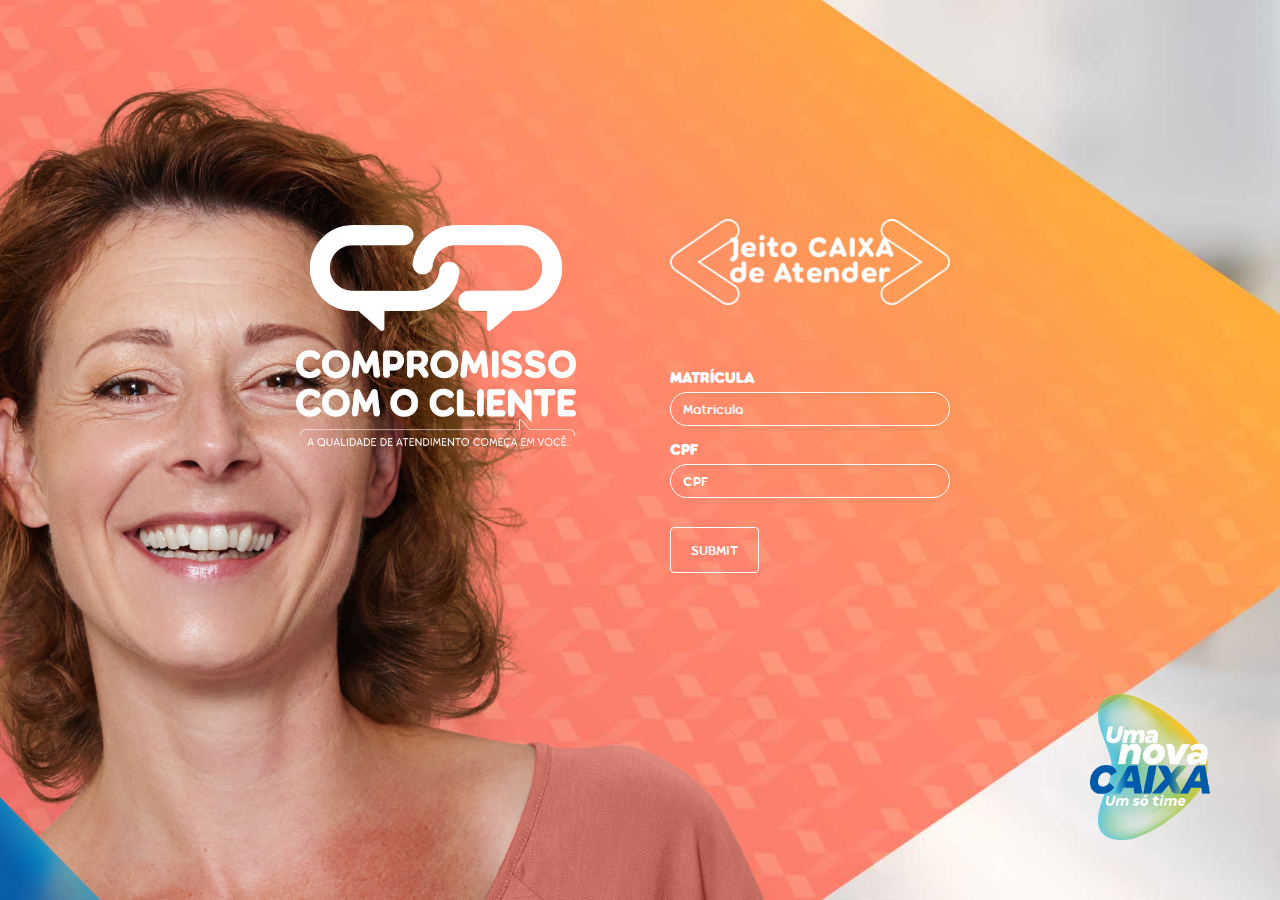
==== commit 248f0c66: "Ajustes e segunda página" ====
--- a/index.html
+++ b/index.html
@@ -34,7 +34,7 @@
                     <div class="content-master-inner wow animated fadeInUp">
                         <div class="form-login">
                             <img src="assets/img/logos/logo-jeito.png" class="img-adaptative wow fadeInUp" data-wow-duration="0" data-wow-delay=".5s" width="280">
-                            <div class="mt-md wow fadeInUp" data-wow-delay="0.8s">
+                            <div class="mt-xl wow fadeInUp" data-wow-delay="0.8s">
                                 <form>
                                     <div class="form-group white">
                                         <label for="exampleInputEmail1">matrícula</label>
--- a/assets/css/theme.css
+++ b/assets/css/theme.css
@@ -1,2 +1,2 @@
-html,body{min-height:100vh;-webkit-tap-highlight-color:rgba(0,0,0,0);text-rendering:optimizeLegibility;-webkit-font-smoothing:antialiased;-moz-osx-font-smoothing:grayscale;font-family:"torus",Verdana,"Helvetica Neue",Helvetica,Arial,sans-serif;line-height:1.15;color:#222;font-weight:normal;font-size:100%;background-color:#014887;position:relative;background:#ce5c46;background:-moz-linear-gradient(45deg, #ce5c46 0, #ff856d 50%, #fdce02 100%);background:-webkit-linear-gradient(45deg, #ce5c46 0, #ff856d 50%, #fdce02 100%);background:linear-gradient(45deg, #ce5c46 0, #ff856d 50%, #fdce02 100%);filter:progid:DXImageTransform.Microsoft.gradient(startColorstr='#ce5c46', endColorstr='#fdce02', GradientType=1)}@media (max-width:992px){html,body{font-size:95%}}@media (max-width:768px){html,body{font-size:93%}}a{color:#1383C4;text-decoration:none}a:hover,a:focus{color:#80ccfa;text-decoration:underline}a:focus{outline:5px auto -webkit-focus-ring-color;outline-offset:-2px}a.nounderline{text-decoration:none !important}p{font-size:1em;letter-spacing:-0.01rem;margin:0 0 .5em;line-height:1.4}h1,.h1,h2,.h2,h3,.h3,h4,.h4,h5,.h5,h6 .h6{font-family:"torus",Verdana,"Helvetica Neue",Helvetica,Arial,sans-serif;letter-spacing:-0.03em;margin:0 0 .25em 0;line-height:1.3em;font-weight:100}h1,.h1{font-size:3.375em;line-height:1.1em}h2,.h2{font-size:2.25em;line-height:1.2em}h3,.h3{font-size:1.563em;line-height:1.2em}h4,.h4{font-size:1.25em;line-height:1.3em}h5,.h5{font-size:1em;line-height:1.3em;font-weight:700}h6,.h6{font-size:1em;line-height:1.3em}small,.font_small{font-size:.8em}@font-face{font-family:'torus';src:url('../../assets/fonts/paulo_goode_-_torus_bold-webfont.woff2') format('woff2'),url('../../assets/fonts/paulo_goode_-_torus_bold-webfont.woff') format('woff');font-weight:500;font-style:normal}@font-face{font-family:'torus';src:url('../../assets/fonts/paulo_goode_-_torus_heavy-webfont.woff2') format('woff2'),url('../../assets/fonts/paulo_goode_-_torus_heavy-webfont.woff') format('woff');font-weight:700;font-style:normal}@font-face{font-family:'torus';src:url('../../assets/fonts/paulo_goode_-_torus_light-webfont.woff2') format('woff2'),url('../../assets/fonts/paulo_goode_-_torus_light-webfont.woff') format('woff');font-weight:200;font-style:normal}@font-face{font-family:'torus';src:url('../../assets/fonts/paulo_goode_-_torus_regular-webfont.woff2') format('woff2'),url('../../assets/fonts/paulo_goode_-_torus_regular-webfont.woff') format('woff');font-weight:normal;font-style:normal}@font-face{font-family:'torus';src:url('../../assets/fonts/paulo_goode_-_torus_semibold-webfont.woff2') format('woff2'),url('../../assets/fonts/paulo_goode_-_torus_semibold-webfont.woff') format('woff');font-weight:400;font-style:normal}@font-face{font-family:'torus';src:url('../../assets/fonts/paulo_goode_-_torus_thin-webfont.woff2') format('woff2'),url('../../assets/fonts/paulo_goode_-_torus_thin-webfont.woff') format('woff');font-weight:100;font-style:normal}@font-face{font-family:"Ionicons";src:url('../../assets/fonts/ionicons/ionicons.eot?v=2.0.0');src:url('../../assets/fonts/ionicons/ionicons.eot?v=2.0.0#iefix') format('embedded-opentype'),url('../../assets/fonts/ionicons/ionicons.ttf?v=2.0.0') format('truetype'),url('../../assets/fonts/ionicons/ionicons.woff?v=2.0.0') format('woff'),url('../../assets/fonts/ionicons/ionicons.svg?v=2.0.0#Ionicons') format('svg');font-weight:normal;font-style:normal}@font-face{font-family:'Glyphicons Halflings';src:url('../../assets/fonts/glyphicons/glyphicons-halflings-regular.woff2') format('woff2'),url('../../assets/fonts/glyphicons/glyphicons-halflings-regular.woff') format('woff')}.v-center{display:inline-block;vertical-align:middle;float:none}.font-first{font-family:"torus",Verdana,"Helvetica Neue",Helvetica,Arial,sans-serif !important}.font-first.h1,.font-first h1,.font-first.h2,.font-first h2,.font-first.h3,.font-first h3,.font-first.h4,.font-first h4,.font-first.h5,.font-first h5,.font-first.h6,.font-first h6{font-family:"torus",Verdana,"Helvetica Neue",Helvetica,Arial,sans-serif !important}.font-second{font-family:"Arial",Verdana,"Helvetica Neue",Helvetica,Arial,sans-serif !important}.font-second.h1,.font-second h1,.font-second.h2,.font-second h2,.font-second.h3,.font-second h3,.font-second.h4,.font-second h4,.font-second.h5,.font-second h5,.font-second.h6,.font-second h6{font-family:"Arial",Verdana,"Helvetica Neue",Helvetica,Arial,sans-serif !important}.font-third{font-family:"torus","comic sans",Helvetica,Arial,sans-serif !important;font-weight:100;letter-spacing:.01em}.font-third.h1,.font-third h1,.font-third.h2,.font-third h2,.font-third.h3,.font-third h3,.font-third.h4,.font-third h4,.font-third.h5,.font-third h5,.font-third.h6,.font-third h6{font-family:"torus","comic sans",Helvetica,Arial,sans-serif !important;font-weight:100;letter-spacing:.01em}.img-adaptative{max-width:100%;height:auto}.img-full{width:100%;height:auto !important}.fontsize-xs{font-size:.667em}.fontsize-sm{font-size:.8em}.fontsize-md{font-size:1em}.fontsize-mdplus{font-size:1.25em}.fontsize-lg{font-size:1.563em}.fontsize-xl{font-size:2.25em}.fontsize-xxl{font-size:3.375em}.text-thin{font-weight:100}.divider-top{margin-top:1.5em;padding-top:1.5em;border-top:1px solid rgba(211,211,211,0.5)}.divider-right{margin-right:1.5em;padding-right:1.5em;border-right:1px solid rgba(211,211,211,0.5)}.divider-bottom{margin-bottom:1.5em;padding-bottom:1.5em;border-bottom:1px solid rgba(211,211,211,0.5)}.divider-left{margin-left:1.5em;padding-left:1.5em;border-left:1px solid rgba(211,211,211,0.5)}@media (max-width:992px){.divider-left,.divider-right{border:0 !important}}.text-default{color:#222}.text-default.a{color:#222}.text-default a{color:#222}.text-white{color:#fff !important}.text-white.a{color:#fff !important}.text-white a{color:#fff !important}.text-red{color:#E35544 !important}.text-red.a{color:#E35544 !important}.text-red a{color:#E35544 !important}.text-yellow{color:#f39c12 !important}.text-yellow.a{color:#f39c12 !important}.text-yellow a{color:#f39c12 !important}.text-aqua{color:#00c0ef !important}.text-aqua.a{color:#00c0ef !important}.text-aqua a{color:#00c0ef !important}.text-blue{color:#005689 !important}.text-blue.a{color:#005689 !important}.text-blue a{color:#005689 !important}.text-dark-blue{color:#08456e !important}.text-dark-blue.a{color:#08456e !important}.text-dark-blue a{color:#08456e !important}.text-black{color:#222 !important}.text-black.a{color:#222 !important}.text-black a{color:#222 !important}.text-light-blue{color:#00AEC1 !important}.text-light-blue.a{color:#00AEC1 !important}.text-light-blue a{color:#00AEC1 !important}.text-light-blue-two{color:#3B5775 !important}.text-light-blue-two.a{color:#3B5775 !important}.text-light-blue-two a{color:#3B5775 !important}.text-green{color:#75c456 !important}.text-green.a{color:#75c456 !important}.text-green a{color:#75c456 !important}.text-navy{color:#001F3F !important}.text-navy.a{color:#001F3F !important}.text-navy a{color:#001F3F !important}.text-teal{color:#00AEC1 !important}.text-teal.a{color:#00AEC1 !important}.text-teal a{color:#00AEC1 !important}.text-black-teal{color:#008593 !important}.text-black-teal.a{color:#008593 !important}.text-black-teal a{color:#008593 !important}.text-olive{color:#3D9970 !important}.text-olive.a{color:#3D9970 !important}.text-olive a{color:#3D9970 !important}.text-lime{color:#01FF70 !important}.text-lime.a{color:#01FF70 !important}.text-lime a{color:#01FF70 !important}.text-orange{color:#FB6107 !important}.text-orange.a{color:#FB6107 !important}.text-orange a{color:#FB6107 !important}.text-fuchsia{color:#913E7E !important}.text-fuchsia.a{color:#913E7E !important}.text-fuchsia a{color:#913E7E !important}.text-purple{color:#452C9F !important}.text-purple.a{color:#452C9F !important}.text-purple a{color:#452C9F !important}.text-maroon{color:#85144B !important}.text-maroon.a{color:#85144B !important}.text-maroon a{color:#85144B !important}.text-light-gray{color:#f5f5f5 !important}.text-light-gray.a{color:#f5f5f5 !important}.text-light-gray a{color:#f5f5f5 !important}.text-gray{color:#8C8C8C !important}.text-gray.a{color:#8C8C8C !important}.text-gray a{color:#8C8C8C !important}.rol-vert{display:block;overflow:auto;overflow-x:hidden}.rol-hor{display:block;overflow:auto;overflow-y:hidden}.rol-hor-vert{display:block;overflow:auto}.overflow-hide{overflow:hidden}.width-grid-auto{width:auto}.width-grid-1{width:4em}.width-grid-2{width:9em}.width-grid-3{width:14em}.width-grid-4{width:19em}.width-grid-5{width:24em}.width-grid-6{width:29em}.width-grid-7{width:34em}.width-grid-8{width:39em}.width-grid-9{width:44em}.width-grid-10{width:49em}.width-grid-11{width:54em}.width-grid-12{width:59em}.height-grid-auto{height:auto}.height-grid-1{height:4em}.height-grid-2{height:9em}.height-grid-3{height:14em}.height-grid-4{height:19em}.height-grid-5{height:24em}.height-grid-6{height:29em}.height-grid-7{height:34em}.height-grid-8{height:39em}.height-grid-9{height:44em}.height-grid-10{height:49em}.height-grid-11{height:54em}.height-grid-12{height:59em}.cursor-default:hover{cursor:default}.cursor-pointer:hover{cursor:pointer}.cursor-help:hover{cursor:help}.cursor-text:hover{cursor:text}.cursor-move:hover{cursor:move}.cursor-wait:hover{cursor:wait}.cursor-progress:hover{cursor:progress}.cursor-crosshair:hover{cursor:crosshair}.pos-absolute{position:absolute}.pos-relative{position:relative}.pos-fixed{position:fixed}input[type=checkbox],input[type=radio]{margin:0;line-height:normal}.checkbox label,.radio label{margin-bottom:0;font-weight:200}.text-shadowned{text-shadow:0 .125em .375em rgba(0,0,0,0.86)}.full-sizes{width:100%;height:100%}.full-height{height:100%}.half-height{height:50%}.font-thin{font-weight:100 !important}.font-regular{font-weight:normal !important}.font-bold{font-weight:700 !important}.link-nodecoration{text-decoration:none !important}.link-nodecoration+a{text-decoration:none !important}.link-nodecoration+a:hover{text-decoration:none !important}.rouded-image-md{position:relative;width:8em;height:8em;overflow:hidden;border-radius:50%;border:1px solid #ddd;box-shadow:0 2px 2px 0 rgba(0,0,0,0.14),0 3px 1px -2px rgba(0,0,0,0.2),0 1px 5px 0 rgba(0,0,0,0.12)}.rouded-image-md img{width:100%;height:auto}.rouded-image-sm{position:relative;width:5em;height:5em;overflow:hidden;border-radius:50%;border:1px solid #ddd;box-shadow:0 2px 2px 0 rgba(0,0,0,0.14),0 3px 1px -2px rgba(0,0,0,0.2),0 1px 5px 0 rgba(0,0,0,0.12)}.rouded-image-sm img{width:100%;height:auto}.rouded-image-xs{position:relative;width:2.5em;height:2.5em;overflow:hidden;border-radius:50%;border:1px solid #ddd;box-shadow:0 2px 2px 0 rgba(0,0,0,0.14),0 3px 1px -2px rgba(0,0,0,0.2),0 1px 5px 0 rgba(0,0,0,0.12)}.rouded-image-xs img{width:100%;height:auto}.back-dark{background-color:#222}.back-white{background-color:#fff !important}.back-red{background-color:#E35544 !important}.back-yellow{background-color:#f39c12 !important}.back-aqua{background-color:#00c0ef !important}.back-blue{background-color:#005689 !important}.back-dark-blue{background-color:#08456e !important}.back-black{background-color:#222 !important}.back-light-blue{background-color:#2F94DE !important}.back-light-blue-two{background-color:#3B5775 !important}.back-green{background-color:#75c456 !important}.back-navy{background-color:#001F3F !important}.back-teal{background-color:#00AEC1 !important}.back-black-teal{background-color:#008593 !important}.back-olive{background-color:#3D9970 !important}.back-lime{background-color:#01FF70 !important}.back-orange{background-color:#FB6107 !important}.back-fuchsia{background-color:#913E7E !important}.back-purple{background-color:#452C9F !important}.back-maroon{background-color:#85144B !important}.back-light-gray{background-color:#f5f5f5 !important}.back-gray{background-color:#8C8C8C !important}.clip-left-sm{clip-path:polygon(0 0, 100% 0, 100% 100%, 0 calc(90%))}.clip-right-sm{clip-path:polygon(0 0, 100% 0, 100% calc(90%), 0 100%)}.clip-top-right-sm{clip-path:polygon(0 0, 100% calc(5%), 100% 100%, 0 100%)}.clip-top-left-sm{clip-path:polygon(0 calc(5%), 100% 0, 100% 100%, 0 100%)}.grafico-md{max-width:23em;width:100%}.spacer-sm{margin:1em 0;padding:1em 0}.spacer-md{margin:3em 0;padding:3em 0}.spacer-lg{margin:5em 0;padding:5em 0}.hidden{display:none !important}@media (max-width:480px){.hidden-xs{display:none !important}}@media (max-width:768px){.hidden-sm{display:none !important}}@media (max-width:992px){.hidden-md{display:none !important}}@media (max-width:1200px){.hidden-lg{display:none !important}}.search-mark{background-color:#ffcf82}.vertical-center{position:absolute;top:50%;left:50%;transform:translate(-50%, -50%)}.diamond{position:relative;height:5em;width:5em;text-align:center;margin:0 auto}.diamond:before{position:absolute;content:'';top:-35%;left:0;height:100%;width:100%;transform:rotateX(45deg) rotateZ(45deg);border:1px solid #222}.special-striper-gray{background-color:#f5f5f5;margin:2em 0;padding:2em 0}.mt-0{margin-top:0}.mt-xs{margin-top:.25em}.mt-sm{margin-top:.5em}.mt-md{margin-top:1em}.mt-lg{margin-top:2em}.mt-xl{margin-top:4em}.mr-0{margin-right:0}.mr-xs{margin-right:.25em}.mr-sm{margin-right:.5em}.mr-md{margin-right:1em}.mr-lg{margin-right:2em}.mr-xl{margin-right:4em}.mb-0{margin-bottom:0}.mb-xs{margin-bottom:.25em}.mb-sm{margin-bottom:.5em}.mb-md{margin-bottom:1em}.mb-lg{margin-bottom:2em}.mb-xl{margin-bottom:4em}.ml-0{margin-left:0}.ml-xs{margin-left:.25em}.ml-sm{margin-left:.5em}.ml-md{margin-left:1em}.ml-lg{margin-left:2em}.ml-xl{margin-left:4em}.pt-0{padding-top:0}.pt-xs{padding-top:.25em}.pt-sm{padding-top:.5em}.pt-md{padding-top:1em}.pt-lg{padding-top:2em}.pt-xl{padding-top:4em}.pr-0{padding-right:0}.pr-xs{padding-right:.25em}.pr-sm{padding-right:.5em}.pr-md{padding-right:1em}.pr-lg{padding-right:2em}.pr-xl{padding-right:4em}.pb-0{padding-bottom:0}.pb-xs{padding-bottom:.25em}.pb-sm{padding-bottom:.5em}.pb-md{padding-bottom:1em}.pb-lg{padding-bottom:2em}.pb-xl{padding-bottom:4em}.pl-0{padding-left:0}.pl-xs{padding-left:.25em}.pl-sm{padding-left:.5em}.pl-md{padding-left:1em}.pl-lg{padding-left:2em}.pl-xl{padding-left:4em}@media (max-width:767px){.mt-0-sm{margin-top:0}.mt-xs-sm{margin-top:.25em}.mt-sm-sm{margin-top:.5em}.mt-md-sm{margin-top:1em}.mt-lg-sm{margin-top:2em}.mt-xl-sm{margin-top:4em}.mr-0-sm{margin-right:0}.mr-xs-sm{margin-right:.25em}.mr-sm-sm{margin-right:.5em}.mr-md-sm{margin-right:1em}.mr-lg-sm{margin-right:2em}.mr-xl-sm{margin-right:4em}.mb-0-sm{margin-bottom:0}.mb-xs-sm{margin-bottom:.25em}.mb-sm-sm{margin-bottom:.5em}.mb-md-sm{margin-bottom:1em}.mb-lg-sm{margin-bottom:2em}.mb-xl-sm{margin-bottom:4em}.ml-0-sm{margin-left:0}.ml-xs-sm{margin-left:.25em}.ml-sm-sm{margin-left:.5em}.ml-md-sm{margin-left:1em}.ml-lg-sm{margin-left:2em}.ml-xl-sm{margin-left:4em}.pt-0-sm{padding-top:0}.pt-xs-sm{padding-top:.25em}.pt-sm-sm{padding-top:.5em}.pt-md-sm{padding-top:1em}.pt-lg-sm{padding-top:2em}.pt-xl-sm{padding-top:4em}.pr-0-sm{padding-right:0}.pr-xs-sm{padding-right:.25em}.pr-sm-sm{padding-right:.5em}.pr-md-sm{padding-right:1em}.pr-lg-sm{padding-right:2em}.pr-xl-sm{padding-right:4em}.pb-0-sm{padding-bottom:0}.pb-xs-sm{padding-bottom:.25em}.pb-sm-sm{padding-bottom:.5em}.pb-md-sm{padding-bottom:1em}.pb-lg-sm{padding-bottom:2em}.pb-xl-sm{padding-bottom:4em}.pl-0-sm{padding-left:0}.pl-xs-sm{padding-left:.25em}.pl-sm-sm{padding-left:.5em}.pl-md-sm{padding-left:1em}.pl-lg-sm{padding-left:2em}.pl-xl-sm{padding-left:4em}}@media (max-width:991px){.mt-0-md{margin-top:0}.mt-xs-md{margin-top:.25em}.mt-sm-md{margin-top:.5em}.mt-md-md{margin-top:1em}.mt-lg-md{margin-top:2em}.mt-xl-md{margin-top:4em}.mr-0-md{margin-right:0}.mr-xs-md{margin-right:.25em}.mr-sm-md{margin-right:.5em}.mr-md-md{margin-right:1em}.mr-lg-md{margin-right:2em}.mr-xl-md{margin-right:4em}.mb-0-md{margin-bottom:0}.mb-xs-md{margin-bottom:.25em}.mb-sm-md{margin-bottom:.5em}.mb-md-md{margin-bottom:1em}.mb-lg-md{margin-bottom:2em}.mb-xl-md{margin-bottom:4em}.ml-0-md{margin-left:0}.ml-xs-md{margin-left:.25em}.ml-sm-md{margin-left:.5em}.ml-md-md{margin-left:1em}.ml-lg-md{margin-left:2em}.ml-xl-md{margin-left:4em}.pt-0-md{padding-top:0}.pt-xs-md{padding-top:.25em}.pt-sm-md{padding-top:.5em}.pt-md-md{padding-top:1em}.pt-lg-md{padding-top:2em}.pt-xl-md{padding-top:4em}.pr-0-md{padding-right:0}.pr-xs-md{padding-right:.25em}.pr-sm-md{padding-right:.5em}.pr-md-md{padding-right:1em}.pr-lg-md{padding-right:2em}.pr-xl-md{padding-right:4em}.pb-0-md{padding-bottom:0}.pb-xs-md{padding-bottom:.25em}.pb-sm-md{padding-bottom:.5em}.pb-md-md{padding-bottom:1em}.pb-lg-md{padding-bottom:2em}.pb-xl-md{padding-bottom:4em}.pl-0-md{padding-left:0}.pl-xs-md{padding-left:.25em}.pl-sm-md{padding-left:.5em}.pl-md-md{padding-left:1em}.pl-lg-md{padding-left:2em}.pl-xl-md{padding-left:4em}}@media (max-width:1199px){.mt-0-lg{margin-top:0}.mt-xs-lg{margin-top:.25em}.mt-sm-lg{margin-top:.5em}.mt-md-lg{margin-top:1em}.mt-lg-lg{margin-top:2em}.mt-xl-lg{margin-top:4em}.mr-0-lg{margin-right:0}.mr-xs-lg{margin-right:.25em}.mr-sm-lg{margin-right:.5em}.mr-md-lg{margin-right:1em}.mr-lg-lg{margin-right:2em}.mr-xl-lg{margin-right:4em}.mb-0-lg{margin-bottom:0}.mb-xs-lg{margin-bottom:.25em}.mb-sm-lg{margin-bottom:.5em}.mb-md-lg{margin-bottom:1em}.mb-lg-lg{margin-bottom:2em}.mb-xl-lg{margin-bottom:4em}.ml-0-lg{margin-left:0}.ml-xs-lg{margin-left:.25em}.ml-sm-lg{margin-left:.5em}.ml-md-lg{margin-left:1em}.ml-lg-lg{margin-left:2em}.ml-xl-lg{margin-left:4em}.pt-0-lg{padding-top:0}.pt-xs-lg{padding-top:.25em}.pt-sm-lg{padding-top:.5em}.pt-md-lg{padding-top:1em}.pt-lg-lg{padding-top:2em}.pt-xl-lg{padding-top:4em}.pr-0-lg{padding-right:0}.pr-xs-lg{padding-right:.25em}.pr-sm-lg{padding-right:.5em}.pr-md-lg{padding-right:1em}.pr-lg-lg{padding-right:2em}.pr-xl-lg{padding-right:4em}.pb-0-lg{padding-bottom:0}.pb-xs-lg{padding-bottom:.25em}.pb-sm-lg{padding-bottom:.5em}.pb-md-lg{padding-bottom:1em}.pb-lg-lg{padding-bottom:2em}.pb-xl-lg{padding-bottom:4em}.pl-0-lg{padding-left:0}.pl-xs-lg{padding-left:.25em}.pl-sm-lg{padding-left:.5em}.pl-md-lg{padding-left:1em}.pl-lg-lg{padding-left:2em}.pl-xl-lg{padding-left:4em}}.mc{margin-left:auto;margin-right:auto}.mt-0{margin-top:0 !important}.mr-0{margin-right:0 !important}.mb-0{margin-bottom:0 !important}.ml-0{margin-left:0 !important}.pt-0{padding-top:0 !important}.pr-0{padding-right:0 !important}.pb-0{padding-bottom:0 !important}.pl-0{padding-left:0 !important}.m-all{margin:1em}.p-all{padding:1em}.ml-neg-md{margin-left:-1em}.pd-0{padding:0 !important}.mg-0{margin:0 !important}#home{background:url("../../assets/img/backgrounds/bg-01.jpg") center left no-repeat #fff;background-size:cover;margin:0;padding:0;min-height:100vh}.wrapper{overflow:hidden;min-height:100vh}.wrapper:before,.wrapper:after{content:" ";display:table}.wrapper:after{clear:both}.img-big{position:absolute;min-height:100vh;width:60%;overflow:hidden}.img-big .img-big-content{position:absolute;bottom:0;left:-120px}@media (max-width:768px){.img-big .img-big-content{display:none}}@media (max-width:768px){.img-big{width:100%;position:relative;height:auto;min-height:auto}}.footer-assina{position:relative;width:100%;bottom:0;left:0;padding:0 0 60px 0}.content-master{min-height:100vh;width:50%;float:right;position:relative}.content-master:before,.content-master:after{content:" ";display:table}.content-master:after{clear:both}.content-master .content-master-inner{position:absolute;top:21%;padding:30px}@media (max-width:768px){.content-master .content-master-inner{width:100%;top:50px;float:none;position:relative}}@media (max-width:768px){.content-master{width:100%;top:50px;float:none}}.logo-compromisso{top:25%;right:25%;position:absolute}@media (max-width:768px){.logo-compromisso{top:20px;right:0;left:10px;position:relative}}.footer{width:100%;position:absolute;bottom:0;left:0}.footer.home{text-align:right;padding:20px 0}.footer.internal-a{background:url("../../assets/img/structure/footer-basebottom-internal-001.png") top left no-repeat transparent;background-size:cover;padding:20px 0;min-height:130px}.form-group .form-control{border:1px solid;border-radius:50px}.form-group label{text-transform:uppercase}.form-group.white .form-control{color:#fff;background-color:transparent;background-image:none;border-color:#fff;border-radius:50px}.form-group.white label{color:#fff}.form-group.white ::-webkit-input-placeholder{color:#fff}.form-group.white ::-moz-placeholder{color:#fff}.form-group.white :-ms-input-placeholder{color:#fff}.form-group.white :-moz-placeholder{color:#fff}.form-group.white ::placeholder{color:#fff}.btn,button{font-weight:400;padding:12px 20px;border-radius:4px;text-transform:uppercase}.btn-primary{background-color:#005689}.btn-success{background-color:#229D59}.btn-info{background-color:#00AEC1}.btn-warning{background-color:#FB6107}.btn-danger{background-color:#E35544}.btn-round{border-radius:2em;padding:.5em 1.5em}.btn-round-sm{border-radius:1.9em}.btn-round-xs{border-radius:.7em;padding-left:.5em;padding-right:10px}.btn-round-lg{border-radius:1.8em}.btn-circle{width:2em;height:2em;text-align:center;padding:.1em 0;font-size:1em;line-height:1.42857143;border-radius:1em}.btn-circle.btn-lg{width:3.125em;height:3.125em;padding:.85em 1em;font-size:1.25em;line-height:1.33;border-radius:1.563em}.btn-circle.btn-xl{width:4.375em;height:4.375em;padding:.625em 1em;font-size:1.563em;line-height:1.33;border-radius:10em}.btn.outline{background:transparent !important}.btn-white.outline{border:1px solid #fff;color:#fff;box-shadow:none}.btn-white.outline:hover,.btn-white.outline:focus,.btn-white.outline:active,.btn-white.outline.active{border-color:#e0e0e0;color:#e0e0e0;box-shadow:none}.btn-primary.outline{border:1px solid #005689;color:#005689;box-shadow:none}.btn-primary.outline:hover,.btn-primary.outline:focus,.btn-primary.outline:active,.btn-primary.outline.active{border-color:#00304c;color:#00304c;box-shadow:none}.btn-default.outline{border:1px solid #8C8C8C;color:#8C8C8C;box-shadow:none}.btn-default.outline:hover,.btn-default.outline:focus,.btn-default.outline:active,.btn-default.outline.active{border-color:#6d6d6d;color:#6d6d6d;box-shadow:none}.btn-success.outline{border:2px solid #229D59;color:#229D59;box-shadow:none}.btn-success.outline:hover,.btn-success.outline:focus,.btn-success.outline:active,.btn-success.outline.active{border-color:#176b3c;color:#176b3c;box-shadow:none}.btn-info.outline{border:2px solid #00AEC1;color:#00AEC1;box-shadow:none}.btn-info.outline:hover,.btn-info.outline:focus,.btn-info.outline:active,.btn-info.outline.active{border-color:#007784;color:#007784;box-shadow:none}.btn-warning.outline{border:2px solid #FB6107;color:#FB6107;box-shadow:none}.btn-warning.outline:hover,.btn-warning.outline:focus,.btn-warning.outline:active,.btn-warning.outline.active{border-color:#c24903;color:#c24903;box-shadow:none}.btn-danger.outline{border:2px solid #E35544;color:#E35544;box-shadow:none}.btn-danger.outline:hover,.btn-danger.outline:focus,.btn-danger.outline:active,.btn-danger.outline.active{border-color:#cb311e;color:#cb311e;box-shadow:none}.theme-alert{display:none;width:450px;position:fixed;bottom:2em;left:2em;background-color:rgba(0,0,0,0.98);color:#fff;border-radius:.25em;box-shadow:0 1px 2px rgba(0,0,0,0.6);z-index:100}.theme-alert .theme-alert-close{position:absolute;top:.5em;right:.5em}.theme-alert .theme-alert-close .btn-link{padding:.25em;color:#fff}.theme-alert .theme-alert-close .btn-link:hover{text-decoration:none;color:#fff}.theme-alert .description{padding:1em 2em 1em 1em;position:relative}.theme-alert a{color:#fff}.theme-alert a:hover{color:#fff}.theme-alert .dest-image{padding-top:100%;margin:0}@media (max-width:768px){.theme-alert{display:none;bottom:4em;left:0;width:100%}}#internals{background:url("../../assets/img/backgrounds/bck-base-internals-001.jpg") top left no-repeat #014887;background-size:cover;margin:0;padding:0 0 180px 0;min-height:100vh}#internals .wrapper{position:relative}#internals-b{background:url("../../assets/img/backgrounds/bck-base-internal-header.jpg") top left repeat-x #fff;margin:0;padding:0 0 180px 0;min-height:100vh}#internals-b .wrapper{position:relative}#internals-b .inside-header{padding-top:160px;position:relative;width:100%}@media (max-width:768px){#internals-b .inside-header{padding-top:80px}}.content-inner{background-color:#fff;border-radius:8px;box-shadow:0 3px 15px 4px rgba(0,0,0,0.35);padding:30px;min-height:100vh;margin-bottom:50px}.progress{transform:skew(-20deg, 0deg);border-radius:0;border:0;height:12px;margin-bottom:4px}.progress .progress-bar{box-shadow:none;background:#4fc0aa;background:-moz-linear-gradient(left, #4fc0aa 0, #a3ce3c 100%);background:-webkit-linear-gradient(left, #4fc0aa 0, #a3ce3c 100%);background:linear-gradient(to right, #4fc0aa 0, #a3ce3c 100%);filter:progid:DXImageTransform.Microsoft.gradient(startColorstr='#4fc0aa', endColorstr='#a3ce3c', GradientType=1)}.circle .percentual{font-size:.667em}.circle .circles-text{left:70px !important}
+html,body{min-height:100vh;-webkit-tap-highlight-color:rgba(0,0,0,0);text-rendering:optimizeLegibility;-webkit-font-smoothing:antialiased;-moz-osx-font-smoothing:grayscale;font-family:"torus",Verdana,"Helvetica Neue",Helvetica,Arial,sans-serif;line-height:1.15;color:#fff;font-weight:normal;font-size:100%;background-color:#014887;position:relative;background:#ce5c46;background:-moz-linear-gradient(45deg, #ce5c46 0, #ff856d 50%, #fdce02 100%);background:-webkit-linear-gradient(45deg, #ce5c46 0, #ff856d 50%, #fdce02 100%);background:linear-gradient(45deg, #ce5c46 0, #ff856d 50%, #fdce02 100%);filter:progid:DXImageTransform.Microsoft.gradient(startColorstr='#ce5c46', endColorstr='#fdce02', GradientType=1)}@media (max-width:992px){html,body{font-size:95%}}@media (max-width:768px){html,body{font-size:93%}}a{color:#1383C4;text-decoration:none}a:hover,a:focus{color:#80ccfa;text-decoration:underline}a:focus{outline:5px auto -webkit-focus-ring-color;outline-offset:-2px}a.nounderline{text-decoration:none !important}p{font-size:1em;letter-spacing:-0.01rem;margin:0 0 .5em;line-height:1.4}h1,.h1,h2,.h2,h3,.h3,h4,.h4,h5,.h5,h6 .h6{font-family:"torus",Verdana,"Helvetica Neue",Helvetica,Arial,sans-serif;letter-spacing:-0.03em;margin:0 0 .25em 0;line-height:1.3em;font-weight:100}h1,.h1{font-size:3.375em;line-height:1.1em}h2,.h2{font-size:2.25em;line-height:1.2em}h3,.h3{font-size:1.563em;line-height:1.2em}h4,.h4{font-size:1.25em;line-height:1.3em}h5,.h5{font-size:1em;line-height:1.3em;font-weight:700}h6,.h6{font-size:1em;line-height:1.3em}small,.font_small{font-size:.8em}@font-face{font-family:'torus';src:url('../../assets/fonts/paulo_goode_-_torus_bold-webfont.woff2') format('woff2'),url('../../assets/fonts/paulo_goode_-_torus_bold-webfont.woff') format('woff');font-weight:500;font-style:normal}@font-face{font-family:'torus';src:url('../../assets/fonts/paulo_goode_-_torus_heavy-webfont.woff2') format('woff2'),url('../../assets/fonts/paulo_goode_-_torus_heavy-webfont.woff') format('woff');font-weight:700;font-style:normal}@font-face{font-family:'torus';src:url('../../assets/fonts/paulo_goode_-_torus_light-webfont.woff2') format('woff2'),url('../../assets/fonts/paulo_goode_-_torus_light-webfont.woff') format('woff');font-weight:200;font-style:normal}@font-face{font-family:'torus';src:url('../../assets/fonts/paulo_goode_-_torus_regular-webfont.woff2') format('woff2'),url('../../assets/fonts/paulo_goode_-_torus_regular-webfont.woff') format('woff');font-weight:normal;font-style:normal}@font-face{font-family:'torus';src:url('../../assets/fonts/paulo_goode_-_torus_semibold-webfont.woff2') format('woff2'),url('../../assets/fonts/paulo_goode_-_torus_semibold-webfont.woff') format('woff');font-weight:400;font-style:normal}@font-face{font-family:'torus';src:url('../../assets/fonts/paulo_goode_-_torus_thin-webfont.woff2') format('woff2'),url('../../assets/fonts/paulo_goode_-_torus_thin-webfont.woff') format('woff');font-weight:100;font-style:normal}@font-face{font-family:"Ionicons";src:url('../../assets/fonts/ionicons/ionicons.eot?v=2.0.0');src:url('../../assets/fonts/ionicons/ionicons.eot?v=2.0.0#iefix') format('embedded-opentype'),url('../../assets/fonts/ionicons/ionicons.ttf?v=2.0.0') format('truetype'),url('../../assets/fonts/ionicons/ionicons.woff?v=2.0.0') format('woff'),url('../../assets/fonts/ionicons/ionicons.svg?v=2.0.0#Ionicons') format('svg');font-weight:normal;font-style:normal}@font-face{font-family:'Glyphicons Halflings';src:url('../../assets/fonts/glyphicons/glyphicons-halflings-regular.woff2') format('woff2'),url('../../assets/fonts/glyphicons/glyphicons-halflings-regular.woff') format('woff')}.v-center{display:inline-block;vertical-align:middle;float:none}.font-first{font-family:"torus",Verdana,"Helvetica Neue",Helvetica,Arial,sans-serif !important}.font-first.h1,.font-first h1,.font-first.h2,.font-first h2,.font-first.h3,.font-first h3,.font-first.h4,.font-first h4,.font-first.h5,.font-first h5,.font-first.h6,.font-first h6{font-family:"torus",Verdana,"Helvetica Neue",Helvetica,Arial,sans-serif !important}.font-second{font-family:"Arial",Verdana,"Helvetica Neue",Helvetica,Arial,sans-serif !important}.font-second.h1,.font-second h1,.font-second.h2,.font-second h2,.font-second.h3,.font-second h3,.font-second.h4,.font-second h4,.font-second.h5,.font-second h5,.font-second.h6,.font-second h6{font-family:"Arial",Verdana,"Helvetica Neue",Helvetica,Arial,sans-serif !important}.font-third{font-family:"torus","comic sans",Helvetica,Arial,sans-serif !important;font-weight:100;letter-spacing:.01em}.font-third.h1,.font-third h1,.font-third.h2,.font-third h2,.font-third.h3,.font-third h3,.font-third.h4,.font-third h4,.font-third.h5,.font-third h5,.font-third.h6,.font-third h6{font-family:"torus","comic sans",Helvetica,Arial,sans-serif !important;font-weight:100;letter-spacing:.01em}.img-adaptative{max-width:100%;height:auto}.img-full{width:100%;height:auto !important}.fontsize-xs{font-size:.667em}.fontsize-sm{font-size:.8em}.fontsize-md{font-size:1em}.fontsize-mdplus{font-size:1.25em}.fontsize-lg{font-size:1.563em}.fontsize-xl{font-size:2.25em}.fontsize-xxl{font-size:3.375em}.text-thin{font-weight:100}.divider-top{margin-top:1.5em;padding-top:1.5em;border-top:1px solid rgba(211,211,211,0.5)}.divider-right{margin-right:1.5em;padding-right:1.5em;border-right:1px solid rgba(211,211,211,0.5)}.divider-bottom{margin-bottom:1.5em;padding-bottom:1.5em;border-bottom:1px solid rgba(211,211,211,0.5)}.divider-left{margin-left:1.5em;padding-left:1.5em;border-left:1px solid rgba(211,211,211,0.5)}@media (max-width:992px){.divider-left,.divider-right{border:0 !important}}.text-default{color:#fff}.text-default.a{color:#fff}.text-default a{color:#fff}.text-white{color:#fff !important}.text-white.a{color:#fff !important}.text-white a{color:#fff !important}.text-red{color:#E35544 !important}.text-red.a{color:#E35544 !important}.text-red a{color:#E35544 !important}.text-yellow{color:#f39c12 !important}.text-yellow.a{color:#f39c12 !important}.text-yellow a{color:#f39c12 !important}.text-aqua{color:#00c0ef !important}.text-aqua.a{color:#00c0ef !important}.text-aqua a{color:#00c0ef !important}.text-blue{color:#005689 !important}.text-blue.a{color:#005689 !important}.text-blue a{color:#005689 !important}.text-dark-blue{color:#08456e !important}.text-dark-blue.a{color:#08456e !important}.text-dark-blue a{color:#08456e !important}.text-black{color:#fff !important}.text-black.a{color:#fff !important}.text-black a{color:#fff !important}.text-light-blue{color:#00AEC1 !important}.text-light-blue.a{color:#00AEC1 !important}.text-light-blue a{color:#00AEC1 !important}.text-light-blue-two{color:#3B5775 !important}.text-light-blue-two.a{color:#3B5775 !important}.text-light-blue-two a{color:#3B5775 !important}.text-green{color:#75c456 !important}.text-green.a{color:#75c456 !important}.text-green a{color:#75c456 !important}.text-navy{color:#001F3F !important}.text-navy.a{color:#001F3F !important}.text-navy a{color:#001F3F !important}.text-teal{color:#00AEC1 !important}.text-teal.a{color:#00AEC1 !important}.text-teal a{color:#00AEC1 !important}.text-black-teal{color:#008593 !important}.text-black-teal.a{color:#008593 !important}.text-black-teal a{color:#008593 !important}.text-olive{color:#3D9970 !important}.text-olive.a{color:#3D9970 !important}.text-olive a{color:#3D9970 !important}.text-lime{color:#01FF70 !important}.text-lime.a{color:#01FF70 !important}.text-lime a{color:#01FF70 !important}.text-orange{color:#FB6107 !important}.text-orange.a{color:#FB6107 !important}.text-orange a{color:#FB6107 !important}.text-fuchsia{color:#913E7E !important}.text-fuchsia.a{color:#913E7E !important}.text-fuchsia a{color:#913E7E !important}.text-purple{color:#452C9F !important}.text-purple.a{color:#452C9F !important}.text-purple a{color:#452C9F !important}.text-maroon{color:#85144B !important}.text-maroon.a{color:#85144B !important}.text-maroon a{color:#85144B !important}.text-light-gray{color:#f5f5f5 !important}.text-light-gray.a{color:#f5f5f5 !important}.text-light-gray a{color:#f5f5f5 !important}.text-gray{color:#8C8C8C !important}.text-gray.a{color:#8C8C8C !important}.text-gray a{color:#8C8C8C !important}.rol-vert{display:block;overflow:auto;overflow-x:hidden}.rol-hor{display:block;overflow:auto;overflow-y:hidden}.rol-hor-vert{display:block;overflow:auto}.overflow-hide{overflow:hidden}.width-grid-auto{width:auto}.width-grid-1{width:4em}.width-grid-2{width:9em}.width-grid-3{width:14em}.width-grid-4{width:19em}.width-grid-5{width:24em}.width-grid-6{width:29em}.width-grid-7{width:34em}.width-grid-8{width:39em}.width-grid-9{width:44em}.width-grid-10{width:49em}.width-grid-11{width:54em}.width-grid-12{width:59em}.height-grid-auto{height:auto}.height-grid-1{height:4em}.height-grid-2{height:9em}.height-grid-3{height:14em}.height-grid-4{height:19em}.height-grid-5{height:24em}.height-grid-6{height:29em}.height-grid-7{height:34em}.height-grid-8{height:39em}.height-grid-9{height:44em}.height-grid-10{height:49em}.height-grid-11{height:54em}.height-grid-12{height:59em}.cursor-default:hover{cursor:default}.cursor-pointer:hover{cursor:pointer}.cursor-help:hover{cursor:help}.cursor-text:hover{cursor:text}.cursor-move:hover{cursor:move}.cursor-wait:hover{cursor:wait}.cursor-progress:hover{cursor:progress}.cursor-crosshair:hover{cursor:crosshair}.pos-absolute{position:absolute}.pos-relative{position:relative}.pos-fixed{position:fixed}input[type=checkbox],input[type=radio]{margin:0;line-height:normal}.checkbox label,.radio label{margin-bottom:0;font-weight:200}.text-shadowned{text-shadow:0 .125em .375em rgba(0,0,0,0.86)}.full-sizes{width:100%;height:100%}.full-height{height:100%}.half-height{height:50%}.font-thin{font-weight:100 !important}.font-regular{font-weight:normal !important}.font-bold{font-weight:700 !important}.link-nodecoration{text-decoration:none !important}.link-nodecoration+a{text-decoration:none !important}.link-nodecoration+a:hover{text-decoration:none !important}.rouded-image-md{position:relative;width:8em;height:8em;overflow:hidden;border-radius:50%;border:1px solid #ddd;box-shadow:0 2px 2px 0 rgba(0,0,0,0.14),0 3px 1px -2px rgba(0,0,0,0.2),0 1px 5px 0 rgba(0,0,0,0.12)}.rouded-image-md img{width:100%;height:auto}.rouded-image-sm{position:relative;width:5em;height:5em;overflow:hidden;border-radius:50%;border:1px solid #ddd;box-shadow:0 2px 2px 0 rgba(0,0,0,0.14),0 3px 1px -2px rgba(0,0,0,0.2),0 1px 5px 0 rgba(0,0,0,0.12)}.rouded-image-sm img{width:100%;height:auto}.rouded-image-xs{position:relative;width:2.5em;height:2.5em;overflow:hidden;border-radius:50%;border:1px solid #ddd;box-shadow:0 2px 2px 0 rgba(0,0,0,0.14),0 3px 1px -2px rgba(0,0,0,0.2),0 1px 5px 0 rgba(0,0,0,0.12)}.rouded-image-xs img{width:100%;height:auto}.back-dark{background-color:#fff}.back-white{background-color:#fff !important}.back-red{background-color:#E35544 !important}.back-yellow{background-color:#f39c12 !important}.back-aqua{background-color:#00c0ef !important}.back-blue{background-color:#005689 !important}.back-dark-blue{background-color:#08456e !important}.back-black{background-color:#222 !important}.back-light-blue{background-color:#2F94DE !important}.back-light-blue-two{background-color:#3B5775 !important}.back-green{background-color:#75c456 !important}.back-navy{background-color:#001F3F !important}.back-teal{background-color:#00AEC1 !important}.back-black-teal{background-color:#008593 !important}.back-olive{background-color:#3D9970 !important}.back-lime{background-color:#01FF70 !important}.back-orange{background-color:#FB6107 !important}.back-fuchsia{background-color:#913E7E !important}.back-purple{background-color:#452C9F !important}.back-maroon{background-color:#85144B !important}.back-light-gray{background-color:#f5f5f5 !important}.back-gray{background-color:#8C8C8C !important}.clip-left-sm{clip-path:polygon(0 0, 100% 0, 100% 100%, 0 calc(90%))}.clip-right-sm{clip-path:polygon(0 0, 100% 0, 100% calc(90%), 0 100%)}.clip-top-right-sm{clip-path:polygon(0 0, 100% calc(5%), 100% 100%, 0 100%)}.clip-top-left-sm{clip-path:polygon(0 calc(5%), 100% 0, 100% 100%, 0 100%)}.grafico-md{max-width:23em;width:100%}.spacer-sm{margin:1em 0;padding:1em 0}.spacer-md{margin:3em 0;padding:3em 0}.spacer-lg{margin:5em 0;padding:5em 0}.hidden{display:none !important}@media (max-width:480px){.hidden-xs{display:none !important}}@media (max-width:768px){.hidden-sm{display:none !important}}@media (max-width:992px){.hidden-md{display:none !important}}@media (max-width:1200px){.hidden-lg{display:none !important}}.search-mark{background-color:#ffcf82}.vertical-center{position:absolute;top:50%;left:50%;transform:translate(-50%, -50%)}.diamond{position:relative;height:5em;width:5em;text-align:center;margin:0 auto}.diamond:before{position:absolute;content:'';top:-35%;left:0;height:100%;width:100%;transform:rotateX(45deg) rotateZ(45deg);border:1px solid #fff}.special-striper-gray{background-color:#f5f5f5;margin:2em 0;padding:2em 0}.mt-0{margin-top:0}.mt-xs{margin-top:.25em}.mt-sm{margin-top:.5em}.mt-md{margin-top:1em}.mt-lg{margin-top:2em}.mt-xl{margin-top:4em}.mr-0{margin-right:0}.mr-xs{margin-right:.25em}.mr-sm{margin-right:.5em}.mr-md{margin-right:1em}.mr-lg{margin-right:2em}.mr-xl{margin-right:4em}.mb-0{margin-bottom:0}.mb-xs{margin-bottom:.25em}.mb-sm{margin-bottom:.5em}.mb-md{margin-bottom:1em}.mb-lg{margin-bottom:2em}.mb-xl{margin-bottom:4em}.ml-0{margin-left:0}.ml-xs{margin-left:.25em}.ml-sm{margin-left:.5em}.ml-md{margin-left:1em}.ml-lg{margin-left:2em}.ml-xl{margin-left:4em}.pt-0{padding-top:0}.pt-xs{padding-top:.25em}.pt-sm{padding-top:.5em}.pt-md{padding-top:1em}.pt-lg{padding-top:2em}.pt-xl{padding-top:4em}.pr-0{padding-right:0}.pr-xs{padding-right:.25em}.pr-sm{padding-right:.5em}.pr-md{padding-right:1em}.pr-lg{padding-right:2em}.pr-xl{padding-right:4em}.pb-0{padding-bottom:0}.pb-xs{padding-bottom:.25em}.pb-sm{padding-bottom:.5em}.pb-md{padding-bottom:1em}.pb-lg{padding-bottom:2em}.pb-xl{padding-bottom:4em}.pl-0{padding-left:0}.pl-xs{padding-left:.25em}.pl-sm{padding-left:.5em}.pl-md{padding-left:1em}.pl-lg{padding-left:2em}.pl-xl{padding-left:4em}@media (max-width:767px){.mt-0-sm{margin-top:0}.mt-xs-sm{margin-top:.25em}.mt-sm-sm{margin-top:.5em}.mt-md-sm{margin-top:1em}.mt-lg-sm{margin-top:2em}.mt-xl-sm{margin-top:4em}.mr-0-sm{margin-right:0}.mr-xs-sm{margin-right:.25em}.mr-sm-sm{margin-right:.5em}.mr-md-sm{margin-right:1em}.mr-lg-sm{margin-right:2em}.mr-xl-sm{margin-right:4em}.mb-0-sm{margin-bottom:0}.mb-xs-sm{margin-bottom:.25em}.mb-sm-sm{margin-bottom:.5em}.mb-md-sm{margin-bottom:1em}.mb-lg-sm{margin-bottom:2em}.mb-xl-sm{margin-bottom:4em}.ml-0-sm{margin-left:0}.ml-xs-sm{margin-left:.25em}.ml-sm-sm{margin-left:.5em}.ml-md-sm{margin-left:1em}.ml-lg-sm{margin-left:2em}.ml-xl-sm{margin-left:4em}.pt-0-sm{padding-top:0}.pt-xs-sm{padding-top:.25em}.pt-sm-sm{padding-top:.5em}.pt-md-sm{padding-top:1em}.pt-lg-sm{padding-top:2em}.pt-xl-sm{padding-top:4em}.pr-0-sm{padding-right:0}.pr-xs-sm{padding-right:.25em}.pr-sm-sm{padding-right:.5em}.pr-md-sm{padding-right:1em}.pr-lg-sm{padding-right:2em}.pr-xl-sm{padding-right:4em}.pb-0-sm{padding-bottom:0}.pb-xs-sm{padding-bottom:.25em}.pb-sm-sm{padding-bottom:.5em}.pb-md-sm{padding-bottom:1em}.pb-lg-sm{padding-bottom:2em}.pb-xl-sm{padding-bottom:4em}.pl-0-sm{padding-left:0}.pl-xs-sm{padding-left:.25em}.pl-sm-sm{padding-left:.5em}.pl-md-sm{padding-left:1em}.pl-lg-sm{padding-left:2em}.pl-xl-sm{padding-left:4em}}@media (max-width:991px){.mt-0-md{margin-top:0}.mt-xs-md{margin-top:.25em}.mt-sm-md{margin-top:.5em}.mt-md-md{margin-top:1em}.mt-lg-md{margin-top:2em}.mt-xl-md{margin-top:4em}.mr-0-md{margin-right:0}.mr-xs-md{margin-right:.25em}.mr-sm-md{margin-right:.5em}.mr-md-md{margin-right:1em}.mr-lg-md{margin-right:2em}.mr-xl-md{margin-right:4em}.mb-0-md{margin-bottom:0}.mb-xs-md{margin-bottom:.25em}.mb-sm-md{margin-bottom:.5em}.mb-md-md{margin-bottom:1em}.mb-lg-md{margin-bottom:2em}.mb-xl-md{margin-bottom:4em}.ml-0-md{margin-left:0}.ml-xs-md{margin-left:.25em}.ml-sm-md{margin-left:.5em}.ml-md-md{margin-left:1em}.ml-lg-md{margin-left:2em}.ml-xl-md{margin-left:4em}.pt-0-md{padding-top:0}.pt-xs-md{padding-top:.25em}.pt-sm-md{padding-top:.5em}.pt-md-md{padding-top:1em}.pt-lg-md{padding-top:2em}.pt-xl-md{padding-top:4em}.pr-0-md{padding-right:0}.pr-xs-md{padding-right:.25em}.pr-sm-md{padding-right:.5em}.pr-md-md{padding-right:1em}.pr-lg-md{padding-right:2em}.pr-xl-md{padding-right:4em}.pb-0-md{padding-bottom:0}.pb-xs-md{padding-bottom:.25em}.pb-sm-md{padding-bottom:.5em}.pb-md-md{padding-bottom:1em}.pb-lg-md{padding-bottom:2em}.pb-xl-md{padding-bottom:4em}.pl-0-md{padding-left:0}.pl-xs-md{padding-left:.25em}.pl-sm-md{padding-left:.5em}.pl-md-md{padding-left:1em}.pl-lg-md{padding-left:2em}.pl-xl-md{padding-left:4em}}@media (max-width:1199px){.mt-0-lg{margin-top:0}.mt-xs-lg{margin-top:.25em}.mt-sm-lg{margin-top:.5em}.mt-md-lg{margin-top:1em}.mt-lg-lg{margin-top:2em}.mt-xl-lg{margin-top:4em}.mr-0-lg{margin-right:0}.mr-xs-lg{margin-right:.25em}.mr-sm-lg{margin-right:.5em}.mr-md-lg{margin-right:1em}.mr-lg-lg{margin-right:2em}.mr-xl-lg{margin-right:4em}.mb-0-lg{margin-bottom:0}.mb-xs-lg{margin-bottom:.25em}.mb-sm-lg{margin-bottom:.5em}.mb-md-lg{margin-bottom:1em}.mb-lg-lg{margin-bottom:2em}.mb-xl-lg{margin-bottom:4em}.ml-0-lg{margin-left:0}.ml-xs-lg{margin-left:.25em}.ml-sm-lg{margin-left:.5em}.ml-md-lg{margin-left:1em}.ml-lg-lg{margin-left:2em}.ml-xl-lg{margin-left:4em}.pt-0-lg{padding-top:0}.pt-xs-lg{padding-top:.25em}.pt-sm-lg{padding-top:.5em}.pt-md-lg{padding-top:1em}.pt-lg-lg{padding-top:2em}.pt-xl-lg{padding-top:4em}.pr-0-lg{padding-right:0}.pr-xs-lg{padding-right:.25em}.pr-sm-lg{padding-right:.5em}.pr-md-lg{padding-right:1em}.pr-lg-lg{padding-right:2em}.pr-xl-lg{padding-right:4em}.pb-0-lg{padding-bottom:0}.pb-xs-lg{padding-bottom:.25em}.pb-sm-lg{padding-bottom:.5em}.pb-md-lg{padding-bottom:1em}.pb-lg-lg{padding-bottom:2em}.pb-xl-lg{padding-bottom:4em}.pl-0-lg{padding-left:0}.pl-xs-lg{padding-left:.25em}.pl-sm-lg{padding-left:.5em}.pl-md-lg{padding-left:1em}.pl-lg-lg{padding-left:2em}.pl-xl-lg{padding-left:4em}}.mc{margin-left:auto;margin-right:auto}.mt-0{margin-top:0 !important}.mr-0{margin-right:0 !important}.mb-0{margin-bottom:0 !important}.ml-0{margin-left:0 !important}.pt-0{padding-top:0 !important}.pr-0{padding-right:0 !important}.pb-0{padding-bottom:0 !important}.pl-0{padding-left:0 !important}.m-all{margin:1em}.p-all{padding:1em}.ml-neg-md{margin-left:-1em}.pd-0{padding:0 !important}.mg-0{margin:0 !important}#home{background:url("../../assets/img/backgrounds/bg-01.jpg") center left no-repeat #fff;background-size:cover;margin:0;padding:0;min-height:100vh}.wrapper{overflow:hidden;min-height:100vh}.wrapper:before,.wrapper:after{content:" ";display:table}.wrapper:after{clear:both}.img-big{position:absolute;min-height:100vh;width:60%;overflow:hidden}.img-big .img-big-content{position:absolute;bottom:0;left:-120px}@media (max-width:768px){.img-big .img-big-content{display:none}}@media (max-width:768px){.img-big{width:100%;position:relative;height:auto;min-height:auto}}.footer-assina{position:absolute;width:100%;bottom:0;left:0;padding:0 0 60px 0}.content-master{min-height:100vh;width:50%;float:right;position:relative}.content-master:before,.content-master:after{content:" ";display:table}.content-master:after{clear:both}.content-master .content-master-inner{position:absolute;top:21%;padding:30px}@media (max-width:768px){.content-master .content-master-inner{width:100%;top:50px;float:none;position:relative}}@media (max-width:768px){.content-master{width:100%;top:50px;float:none}}.logo-compromisso{top:25%;right:25%;position:absolute}@media (max-width:768px){.logo-compromisso{top:20px;right:0;left:10px;position:relative}}.footer{width:100%;position:absolute;bottom:0;left:0}.footer.home{text-align:right;padding:20px 0}.footer.internal-a{background:url("../../assets/img/structure/footer-basebottom-internal-001.png") top left no-repeat transparent;background-size:cover;padding:20px 0;min-height:130px}.form-group .form-control{border:1px solid;border-radius:50px}.form-group label{text-transform:uppercase}.form-group.white .form-control{color:#fff;background-color:transparent;background-image:none;border-color:#fff;border-radius:50px}.form-group.white label{color:#fff}.form-group.white ::-webkit-input-placeholder{color:#fff}.form-group.white ::-moz-placeholder{color:#fff}.form-group.white :-ms-input-placeholder{color:#fff}.form-group.white :-moz-placeholder{color:#fff}.form-group.white ::placeholder{color:#fff}.navbar-theme{position:absolute;min-height:50px;margin-bottom:20px;border:0;width:100%;color:#fff;top:0;left:0;font-size:.8em}.navbar-theme a{color:#fff}.navbar-theme a:hover{background-color:transparent}.navbar-theme .nav>li>a:focus,.navbar-theme .nav>li>a:hover{text-decoration:none;background-color:transparent}.user-info{background:url("../../assets/img/structure/menu-bg.png") bottom left no-repeat transparent;background-size:cover;padding:20px 40px 30px 30px}@media (max-width:992px){.user-info{background:none}}.btn,button{font-weight:400;padding:12px 20px;border-radius:4px;text-transform:uppercase}.btn-primary{background-color:#005689}.btn-success{background-color:#229D59}.btn-info{background-color:#00AEC1}.btn-warning{background-color:#FB6107}.btn-danger{background-color:#E35544}.btn-round{border-radius:2em;padding:.5em 1.5em}.btn-round-sm{border-radius:1.9em}.btn-round-xs{border-radius:.7em;padding-left:.5em;padding-right:10px}.btn-round-lg{border-radius:1.8em}.btn-circle{width:2em;height:2em;text-align:center;padding:.1em 0;font-size:1em;line-height:1.42857143;border-radius:1em}.btn-circle.btn-lg{width:3.125em;height:3.125em;padding:.85em 1em;font-size:1.25em;line-height:1.33;border-radius:1.563em}.btn-circle.btn-xl{width:4.375em;height:4.375em;padding:.625em 1em;font-size:1.563em;line-height:1.33;border-radius:10em}.btn.outline{background:transparent !important}.btn-white.outline{border:1px solid #fff;color:#fff;box-shadow:none}.btn-white.outline:hover,.btn-white.outline:focus,.btn-white.outline:active,.btn-white.outline.active{border-color:#e0e0e0;color:#e0e0e0;box-shadow:none}.btn-primary.outline{border:1px solid #005689;color:#005689;box-shadow:none}.btn-primary.outline:hover,.btn-primary.outline:focus,.btn-primary.outline:active,.btn-primary.outline.active{border-color:#00304c;color:#00304c;box-shadow:none}.btn-default.outline{border:1px solid #8C8C8C;color:#8C8C8C;box-shadow:none}.btn-default.outline:hover,.btn-default.outline:focus,.btn-default.outline:active,.btn-default.outline.active{border-color:#6d6d6d;color:#6d6d6d;box-shadow:none}.btn-success.outline{border:2px solid #229D59;color:#229D59;box-shadow:none}.btn-success.outline:hover,.btn-success.outline:focus,.btn-success.outline:active,.btn-success.outline.active{border-color:#176b3c;color:#176b3c;box-shadow:none}.btn-info.outline{border:2px solid #00AEC1;color:#00AEC1;box-shadow:none}.btn-info.outline:hover,.btn-info.outline:focus,.btn-info.outline:active,.btn-info.outline.active{border-color:#007784;color:#007784;box-shadow:none}.btn-warning.outline{border:2px solid #FB6107;color:#FB6107;box-shadow:none}.btn-warning.outline:hover,.btn-warning.outline:focus,.btn-warning.outline:active,.btn-warning.outline.active{border-color:#c24903;color:#c24903;box-shadow:none}.btn-danger.outline{border:2px solid #E35544;color:#E35544;box-shadow:none}.btn-danger.outline:hover,.btn-danger.outline:focus,.btn-danger.outline:active,.btn-danger.outline.active{border-color:#cb311e;color:#cb311e;box-shadow:none}.theme-alert{display:none;width:450px;position:fixed;bottom:2em;left:2em;background-color:rgba(0,0,0,0.98);color:#fff;border-radius:.25em;box-shadow:0 1px 2px rgba(0,0,0,0.6);z-index:100}.theme-alert .theme-alert-close{position:absolute;top:.5em;right:.5em}.theme-alert .theme-alert-close .btn-link{padding:.25em;color:#fff}.theme-alert .theme-alert-close .btn-link:hover{text-decoration:none;color:#fff}.theme-alert .description{padding:1em 2em 1em 1em;position:relative}.theme-alert a{color:#fff}.theme-alert a:hover{color:#fff}.theme-alert .dest-image{padding-top:100%;margin:0}@media (max-width:768px){.theme-alert{display:none;bottom:4em;left:0;width:100%}}.header-internal{height:50vh;overflow:hidden}.header-internal.header-bg-01{background:url("../../assets/img/backgrounds/bg-02.jpg") bottom left no-repeat transparent;background-size:cover}.header-internal .header-internal-inner{position:relative;height:50vh}.header-internal .header-internal-inner .img-header{width:600px;position:absolute;bottom:0;left:12%}@media (max-width:992px){.header-internal .header-internal-inner .img-header{left:-20%;bottom:0}}@media (max-width:768px){.header-internal .header-internal-inner .img-header{display:none}}.header-internal .header-internal-inner .logo-jeito{width:280px;position:absolute;top:25vh;right:25%}@media (max-width:992px){.header-internal .header-internal-inner .logo-jeito{left:25%}}.grid-historias{margin:0;padding:0}.grid-historias .grid-hist-item{margin:0;padding:0;text-align:center}.grid-historias .grid-hist-item .grid-hist-content{height:50vh;position:relative}.grid-historias .grid-hist-item .grid-hist-content .grid-btn{position:absolute;bottom:0;padding:20px 60px 20px 20px;text-align:left;background:url("../../assets/img/icones/bullet-grid.jpg") top right no-repeat #e56b58;width:100%;opacity:1;transition:opacity .25s ease-out}.grid-historias .grid-hist-item .grid-hist-content.grid-bg-cover{background:bottom left no-repeat transparent;background-size:cover}.grid-historias .grid-hist-item .grid-hist-content .grid-hist-content-overlay{height:100%;opacity:0;transition:opacity .25s ease-out;padding:50px 60px}.grid-historias .grid-hist-item .grid-hist-content:hover .grid-hist-content-overlay{opacity:1;transition:opacity .25s ease-out;background:-moz-linear-gradient(45deg, rgba(253,206,2,0.95) 0, rgba(255,133,109,0.95) 49%, rgba(225,91,66,0.95) 100%);background:-webkit-linear-gradient(45deg, rgba(253,206,2,0.95) 0, rgba(255,133,109,0.95) 49%, rgba(225,91,66,0.95) 100%);background:linear-gradient(45deg, rgba(253,206,2,0.95) 0, rgba(255,133,109,0.95) 49%, rgba(225,91,66,0.95) 100%);filter:progid:DXImageTransform.Microsoft.gradient(startColorstr='#f2fdce02', endColorstr='#f2e15b42', GradientType=1)}.grid-historias .grid-hist-item .grid-hist-content:hover .grid-btn{opacity:0;transition:opacity .25s ease-out}.grid-historias .progress{height:10px;margin-bottom:5px;overflow:hidden;background-color:transparent;border-radius:50px;-webkit-box-shadow:none;border:1px solid #fff;padding:2px}.grid-historias .progress .progress-bar{border-radius:50px;background-color:#fff}
 /*# sourceMappingURL=theme.css.map */